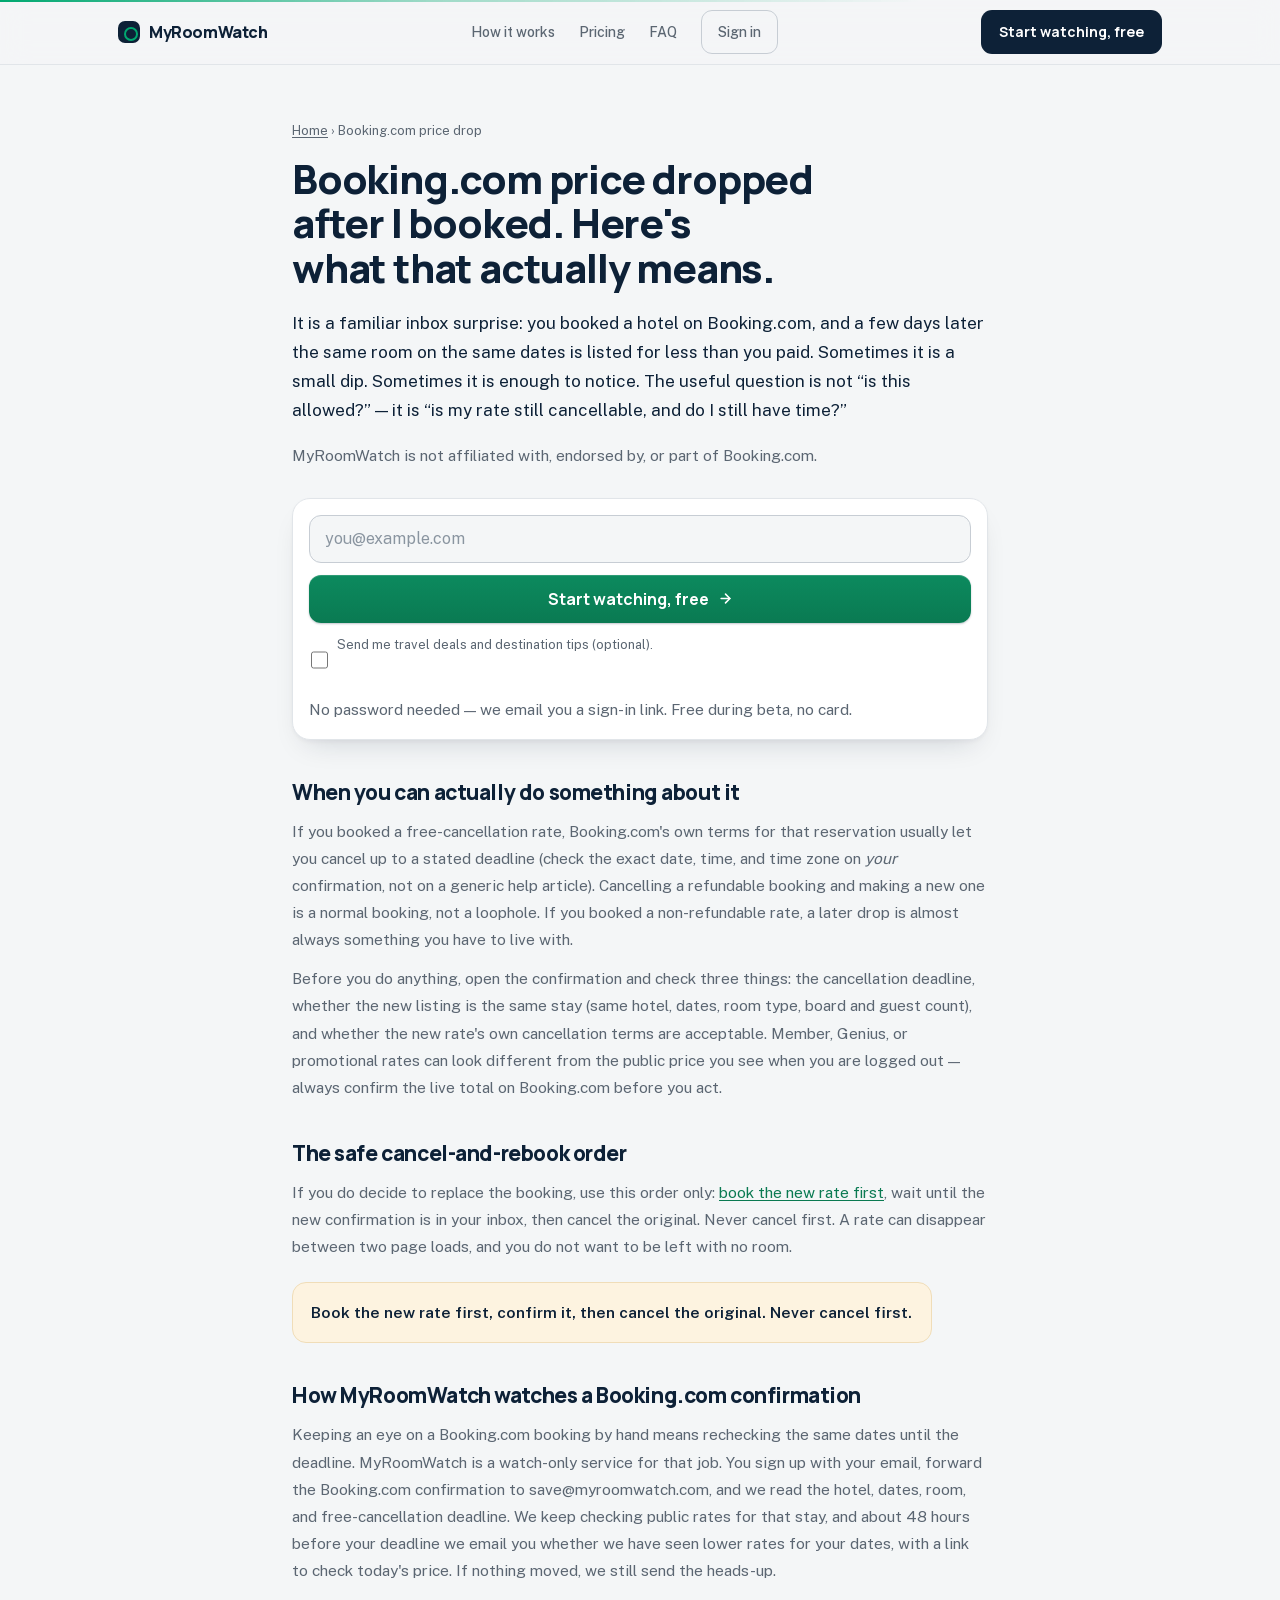
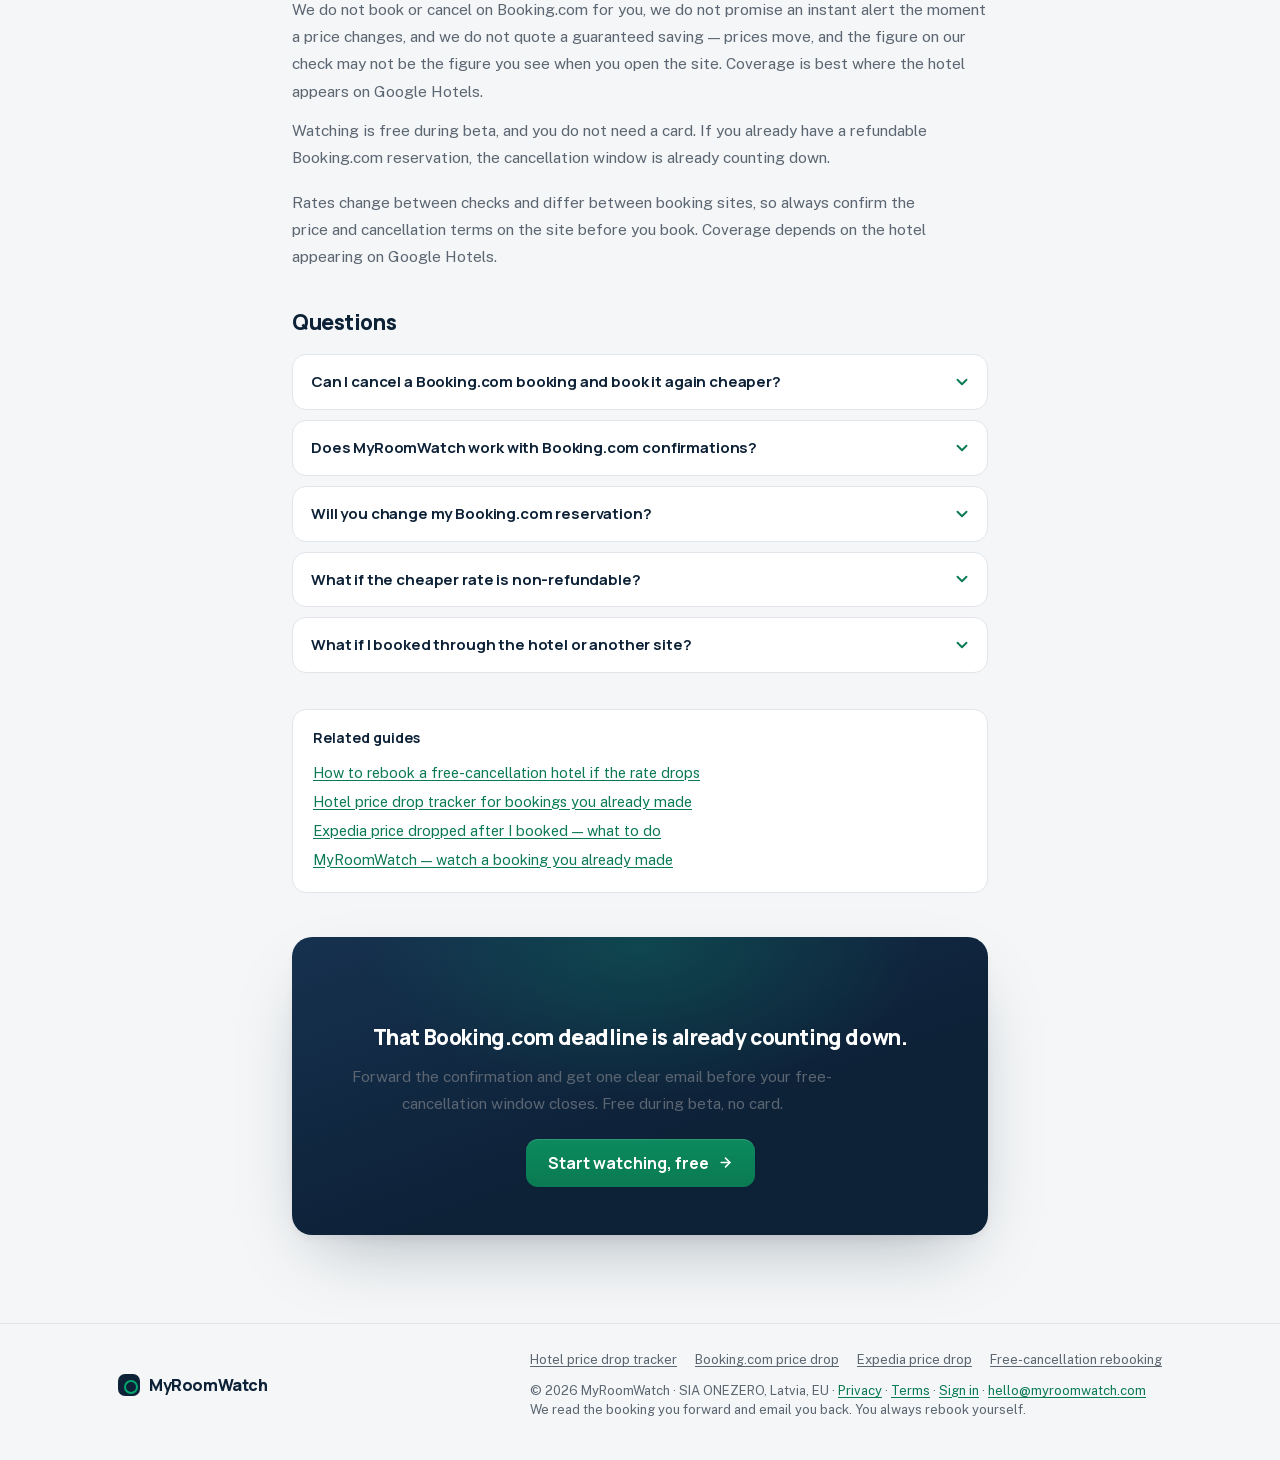
==== landing/booking-com-price-drop.html @ b74da2d1 "SEO + AI-agent discoverability (GEO): guides, robots, sitemap, llms.txt, JSON-LD - Four high-intent " ====
<!DOCTYPE html>
<!-- Post-Nuitée: swap the "you rebook yourself / we do not book for you" lines when in-app rebooking is live. See the SEO blueprint, section 5. -->
<html lang="en">
<head>
<meta charset="utf-8">
<meta name="viewport" content="width=device-width, initial-scale=1">
<title>Booking.com price dropped after I booked — what to do</title>
<meta name="description" content="If a Booking.com hotel rate falls after you booked a free-cancellation room, you can usually cancel and rebook. MyRoomWatch watches the rate and emails you before your deadline.">
<link rel="canonical" href="https://www.myroomwatch.com/booking-com-price-drop">
<meta property="og:type" content="website">
<meta property="og:url" content="https://www.myroomwatch.com/booking-com-price-drop">
<meta property="og:site_name" content="MyRoomWatch">
<meta property="og:locale" content="en">
<meta property="og:title" content="Booking.com price dropped after I booked — what to do">
<meta property="og:description" content="If a Booking.com hotel rate falls after you booked a free-cancellation room, you can usually cancel and rebook. MyRoomWatch watches the rate and emails you before your deadline.">
<meta property="og:image" content="https://www.myroomwatch.com/og.png">
<meta property="og:image:width" content="1200">
<meta property="og:image:height" content="630">
<meta property="og:image:alt" content="MyRoomWatch — watch a refundable hotel booking and get an email before your free-cancellation deadline">
<meta name="twitter:card" content="summary_large_image">
<meta name="twitter:title" content="Booking.com price dropped after I booked — what to do">
<meta name="twitter:description" content="If a Booking.com hotel rate falls after you booked a free-cancellation room, you can usually cancel and rebook. MyRoomWatch watches the rate and emails you before your deadline.">
<meta name="twitter:image" content="https://www.myroomwatch.com/og.png">
<meta name="twitter:image:alt" content="MyRoomWatch — watch a refundable hotel booking and get an email before your free-cancellation deadline">
<meta name="theme-color" content="#0D2137">
<link rel="alternate" type="text/markdown" href="https://www.myroomwatch.com/booking-com-price-drop.md">
<link rel="describedby" href="https://www.myroomwatch.com/llms.txt">
<link rel="icon" href="data:image/svg+xml,%3Csvg xmlns='http://www.w3.org/2000/svg' viewBox='0 0 32 32'%3E%3Crect width='32' height='32' rx='9' fill='%230D2137'/%3E%3Ccircle cx='16' cy='16' r='7' fill='none' stroke='%2300A870' stroke-width='3.5'/%3E%3C/svg%3E">
<link rel="stylesheet" href="styles.css">
<script type="application/ld+json">
{
 "@context": "https://schema.org",
 "@graph": [
  {
   "@type": "BreadcrumbList",
   "@id": "https://www.myroomwatch.com/booking-com-price-drop#breadcrumbs",
   "itemListElement": [
    {
     "@type": "ListItem",
     "position": 1,
     "name": "Home",
     "item": "https://www.myroomwatch.com/"
    },
    {
     "@type": "ListItem",
     "position": 2,
     "name": "Booking.com price drop",
     "item": "https://www.myroomwatch.com/booking-com-price-drop"
    }
   ]
  },
  {
   "@type": "WebPage",
   "@id": "https://www.myroomwatch.com/booking-com-price-drop#webpage",
   "url": "https://www.myroomwatch.com/booking-com-price-drop",
   "name": "Booking.com price dropped after I booked — what to do",
   "description": "If a Booking.com hotel rate falls after you booked a free-cancellation room, you can usually cancel and rebook. MyRoomWatch watches the rate and emails you before your deadline.",
   "inLanguage": "en",
   "isPartOf": {
    "@id": "https://www.myroomwatch.com/#website"
   },
   "about": {
    "@id": "https://www.myroomwatch.com/#app"
   },
   "publisher": {
    "@id": "https://www.myroomwatch.com/#organization"
   },
   "breadcrumb": {
    "@id": "https://www.myroomwatch.com/booking-com-price-drop#breadcrumbs"
   }
  },
  {
   "@type": "FAQPage",
   "@id": "https://www.myroomwatch.com/booking-com-price-drop#faq",
   "mainEntity": [
    {
     "@type": "Question",
     "name": "Can I cancel a Booking.com booking and book it again cheaper?",
     "acceptedAnswer": {
      "@type": "Answer",
      "text": "If the reservation is still free to cancel, usually yes. Read the cancellation terms on your confirmation first, including the deadline."
     }
    },
    {
     "@type": "Question",
     "name": "Does MyRoomWatch work with Booking.com confirmations?",
     "acceptedAnswer": {
      "@type": "Answer",
      "text": "Yes. Forward the confirmation from the email you signed up with. We are not affiliated with Booking.com."
     }
    },
    {
     "@type": "Question",
     "name": "Will you change my Booking.com reservation?",
     "acceptedAnswer": {
      "@type": "Answer",
      "text": "No. We only email you. You book and cancel yourself on Booking.com."
     }
    },
    {
     "@type": "Question",
     "name": "What if the cheaper rate is non-refundable?",
     "acceptedAnswer": {
      "@type": "Answer",
      "text": "Only switch if you are certain you will take the trip. A cheaper non-refundable rate is a different product from the free-cancellation one you may already hold."
     }
    },
    {
     "@type": "Question",
     "name": "What if I booked through the hotel or another site?",
     "acceptedAnswer": {
      "@type": "Answer",
      "text": "That is fine — see the hotel price drop tracker guide. The same watch flow applies."
     }
    }
   ]
  }
 ]
}
</script>
</head>
<body>

<header class="site-header">
  <div class="wrap">
    <a class="logo" href="/"><span class="logo-mark"></span>MyRoomWatch</a>
    <nav class="nav" aria-label="Main">
      <a href="/#how">How it works</a>
      <a href="/#pricing">Pricing</a>
      <a href="/#faq">FAQ</a>
      <a class="btn btn-ghost" href="/dashboard">Sign in</a>
    </nav>
    <div class="header-cta">
      <a class="btn btn-dark" href="#start">Start watching, free</a>
      <details class="mnav">
        <summary aria-label="Menu">Menu</summary>
        <nav class="menu" aria-label="Mobile">
          <a href="/#how">How it works</a>
          <a href="/#pricing">Pricing</a>
          <a href="/#faq">FAQ</a>
          <a href="/dashboard">Sign in</a>
        </nav>
      </details>
    </div>
  </div>
</header>

<main class="guide">
  <p class="crumbs"><a href="/">Home</a> › Booking.com price drop</p>
  <h1>Booking.com price dropped after I booked. Here's what that actually means.</h1>
  <p class="lede">It is a familiar inbox surprise: you booked a hotel on Booking.com, and a few days later the same room on the same dates is listed for less than you paid. Sometimes it is a small dip. Sometimes it is enough to notice. The useful question is not “is this allowed?” — it is “is my rate still cancellable, and do I still have time?”</p>
  <p class="fineprint">MyRoomWatch is not affiliated with, endorsed by, or part of Booking.com.</p>

<div id="start">
  <form class="hero-form" id="bpd-form" novalidate>
    <div class="fields">
      <label class="sr-only" for="bpd-email">Email address</label>
      <input type="email" name="email" id="bpd-email" required autocomplete="email" placeholder="you@example.com">
      <button class="btn btn-primary" type="submit" id="bpd-submit">Start watching, free</button>
    </div>
    <label class="optin"><input type="checkbox" id="bpd-optin">
      <span>Send me travel deals and destination tips (optional).</span></label>
    <p class="form-status" id="bpd-status" role="status" aria-live="polite" hidden></p>
    <p class="micro">No password needed — we email you a sign-in link. Free during beta, no card.</p>
  </form>
  <div class="hero-form hero-done" id="bpd-done" hidden role="status" aria-live="polite">
    <p class="done-title">You're in.</p>
    <p class="done-body">Forward any refundable hotel confirmation to</p>
    <p class="done-addr"><code id="bpd-addr">save@myroomwatch.com</code>
      <button class="btn btn-ghost btn-copy" type="button" id="bpd-copy">Copy</button></p>
    <p class="done-body">We also emailed you a link to open your dashboard.</p>
  </div>
</div>

<h2>When you can actually do something about it</h2>
<p>If you booked a free-cancellation rate, Booking.com's own terms for that reservation usually let you cancel up to a stated deadline (check the exact date, time, and time zone on <em>your</em> confirmation, not on a generic help article). Cancelling a refundable booking and making a new one is a normal booking, not a loophole. If you booked a non-refundable rate, a later drop is almost always something you have to live with.</p>
<p>Before you do anything, open the confirmation and check three things: the cancellation deadline, whether the new listing is the same stay (same hotel, dates, room type, board and guest count), and whether the new rate's own cancellation terms are acceptable. Member, Genius, or promotional rates can look different from the public price you see when you are logged out — always confirm the live total on Booking.com before you act.</p>

<h2>The safe cancel-and-rebook order</h2>
<p>If you do decide to replace the booking, use this order only: <a href="/free-cancellation-hotel-rebooking">book the new rate first</a>, wait until the new confirmation is in your inbox, then cancel the original. Never cancel first. A rate can disappear between two page loads, and you do not want to be left with no room.</p>
<p class="callout"><strong>Book the new rate first, confirm it, then cancel the original. Never cancel first.</strong></p>

<h2>How MyRoomWatch watches a Booking.com confirmation</h2>
<p>Keeping an eye on a Booking.com booking by hand means rechecking the same dates until the deadline. MyRoomWatch is a watch-only service for that job. You sign up with your email, forward the Booking.com confirmation to save@myroomwatch.com, and we read the hotel, dates, room, and free-cancellation deadline. We keep checking public rates for that stay, and about 48 hours before your deadline we email you whether we have seen lower rates for your dates, with a link to check today's price. If nothing moved, we still send the heads-up.</p>
<p>We do not book or cancel on Booking.com for you, we do not promise an instant alert the moment a price changes, and we do not quote a guaranteed saving — prices move, and the figure on our check may not be the figure you see when you open the site. Coverage is best where the hotel appears on Google Hotels.</p>
<p>Watching is free during beta, and you do not need a card. If you already have a refundable Booking.com reservation, the cancellation window is already counting down.</p>

<p class="fineprint">Rates change between checks and differ between booking sites, so always confirm the price and cancellation terms on the site before you book. Coverage depends on the hotel appearing on Google Hotels.</p>

  <h2>Questions</h2>
  <div class="faq">
<details>
  <summary>Can I cancel a Booking.com booking and book it again cheaper?</summary>
  <p class="a">If the reservation is still free to cancel, usually yes. Read the cancellation terms on your confirmation first, including the deadline.</p>
</details>
<details>
  <summary>Does MyRoomWatch work with Booking.com confirmations?</summary>
  <p class="a">Yes. Forward the confirmation from the email you signed up with. We are not affiliated with Booking.com.</p>
</details>
<details>
  <summary>Will you change my Booking.com reservation?</summary>
  <p class="a">No. We only email you. You book and cancel yourself on Booking.com.</p>
</details>
<details>
  <summary>What if the cheaper rate is non-refundable?</summary>
  <p class="a">Only switch if you are certain you will take the trip. A cheaper non-refundable rate is a different product from the free-cancellation one you may already hold.</p>
</details>
<details>
  <summary>What if I booked through the hotel or another site?</summary>
  <p class="a">That is fine — see the <a href="/hotel-price-drop-tracker">hotel price drop tracker</a> guide. The same watch flow applies.</p>
</details>
  </div>

  <div class="related-guides">
    <p>Related guides</p>
    <ul>
<li><a href="/free-cancellation-hotel-rebooking">How to rebook a free-cancellation hotel if the rate drops</a></li>
<li><a href="/hotel-price-drop-tracker">Hotel price drop tracker for bookings you already made</a></li>
<li><a href="/expedia-price-drop">Expedia price dropped after I booked — what to do</a></li>
<li><a href="/">MyRoomWatch — watch a booking you already made</a></li>
    </ul>
  </div>

  <div class="final">
    <h2>That Booking.com deadline is already counting down.</h2>
    <p>Forward the confirmation and get one clear email before your free-cancellation window closes. Free during beta, no card.</p>
    <a class="btn btn-primary" href="#start">Start watching, free</a>
  </div>
</main>

<footer class="site-footer">
  <div class="wrap">
    <a class="logo" href="/"><span class="logo-mark"></span>MyRoomWatch</a>
    <div class="fcol">
      <ul class="footer-guides">
        <li><a href="/hotel-price-drop-tracker">Hotel price drop tracker</a></li>
        <li><a href="/booking-com-price-drop">Booking.com price drop</a></li>
        <li><a href="/expedia-price-drop">Expedia price drop</a></li>
        <li><a href="/free-cancellation-hotel-rebooking">Free-cancellation rebooking</a></li>
      </ul>
      <p>© 2026 MyRoomWatch · SIA ONEZERO, Latvia, EU · <a href="/privacy">Privacy</a> · <a href="/terms">Terms</a> · <a href="/dashboard">Sign in</a> · <a href="mailto:hello@myroomwatch.com">hello@myroomwatch.com</a><br>
         We read the booking you forward and email you back. You always rebook yourself.</p>
    </div>
  </div>
</footer>

<script>
(function () {
  var API = "https://api.myroomwatch.com";
  var form = document.getElementById("bpd-form");
  var email = document.getElementById("bpd-email");
  var optin = document.getElementById("bpd-optin");
  var button = document.getElementById("bpd-submit");
  var status = document.getElementById("bpd-status");
  var done = document.getElementById("bpd-done");
  if (!form) return;
  function show(msg, ok) {
    status.textContent = msg; status.hidden = false; status.classList.toggle("ok", !!ok);
  }
  function firstError(payload, fallback) {
    var d = payload && payload.detail;
    if (typeof d === "string") return d;
    if (Array.isArray(d) && d.length && d[0].msg) return d[0].msg;
    return fallback;
  }
  form.addEventListener("submit", function (e) {
    e.preventDefault();
    var mail = (email.value || "").trim();
    if (!mail || email.validity.typeMismatch) { show("Please enter a valid email address.", false); email.focus(); return; }
    button.disabled = true; button.textContent = "Sending…";
    fetch(API + "/auth/magic-link", {
      method: "POST",
      headers: { "Content-Type": "application/json" },
      body: JSON.stringify({ email: mail, marketing_opt_in: !!(optin && optin.checked) })
    }).then(function (resp) {
      return resp.json().then(function (body) { return { ok: resp.ok, body: body }; });
    }).then(function (r) {
      if (!r.ok) throw new Error(firstError(r.body, "Something went wrong. Please try again."));
      form.hidden = true; done.hidden = false;
    }).catch(function (err) {
      show(err.message || "Something went wrong. Please try again.", false);
    }).finally(function () {
      button.disabled = false; button.textContent = "Start watching, free";
    });
  });
  var copyBtn = document.getElementById("bpd-copy");
  if (copyBtn) {
    copyBtn.addEventListener("click", function () {
      var addr = document.getElementById("bpd-addr").textContent;
      function flash(label) { copyBtn.textContent = label; setTimeout(function () { copyBtn.textContent = "Copy"; }, 2000); }
      if (navigator.clipboard && navigator.clipboard.writeText) {
        navigator.clipboard.writeText(addr).then(function () { flash("Copied ✓"); }, function () { flash("Select it above"); });
      } else {
        var range = document.createRange();
        range.selectNodeContents(document.getElementById("bpd-addr"));
        var sel = window.getSelection(); sel.removeAllRanges(); sel.addRange(range);
        flash("Press Ctrl+C");
      }
    });
  }
})();
</script>
</body>
</html>
---- landing/styles.css ----
/* MyRoomWatch — landing v4 ("a good bank statement", polished) + shared app styles.
   Landing sections are mobile-first (base 360px, breakpoints 720/1024).
   Dashboard + legal pages keep their original class contracts.
   Design direction (UI/UX Pro Max: Trust & Authority + Minimalism/Swiss):
   navy + ONE green accent reserved for action, generous whitespace, real SVG
   icons, 150-250ms hovers, visible focus, reduced-motion respected. */

/* Self-hosted variable fonts (Google Fonts subsets, latin + latin-ext).
   Self-hosting avoids sending visitor IPs to Google (EU/GDPR) and drops
   two third-party requests. font-display: swap keeps text visible. */
@font-face{font-family:'Manrope';font-style:normal;font-weight:400 800;font-display:swap;src:url('fonts/manrope-latin.woff2') format('woff2');unicode-range:U+0000-00FF,U+0131,U+0152-0153,U+02BB-02BC,U+02C6,U+02DA,U+02DC,U+0304,U+0308,U+0329,U+2000-206F,U+20AC,U+2122,U+2191,U+2193,U+2212,U+2215,U+FEFF,U+FFFD}
@font-face{font-family:'Manrope';font-style:normal;font-weight:400 800;font-display:swap;src:url('fonts/manrope-latin-ext.woff2') format('woff2');unicode-range:U+0100-02BA,U+02BD-02C5,U+02C7-02CC,U+02CE-02D7,U+02DD-02FF,U+0304,U+0308,U+0329,U+1D00-1DBF,U+1E00-1E9F,U+1EF2-1EFF,U+2020,U+20A0-20AB,U+20AD-20C0,U+2113,U+2C60-2C7F,U+A720-A7FF}
@font-face{font-family:'Public Sans';font-style:normal;font-weight:400 600;font-display:swap;src:url('fonts/public-sans-latin.woff2') format('woff2');unicode-range:U+0000-00FF,U+0131,U+0152-0153,U+02BB-02BC,U+02C6,U+02DA,U+02DC,U+0304,U+0308,U+0329,U+2000-206F,U+20AC,U+2122,U+2191,U+2193,U+2212,U+2215,U+FEFF,U+FFFD}
@font-face{font-family:'Public Sans';font-style:normal;font-weight:400 600;font-display:swap;src:url('fonts/public-sans-latin-ext.woff2') format('woff2');unicode-range:U+0100-02BA,U+02BD-02C5,U+02C7-02CC,U+02CE-02D7,U+02DD-02FF,U+0304,U+0308,U+0329,U+1D00-1DBF,U+1E00-1E9F,U+1EF2-1EFF,U+2020,U+20A0-20AB,U+20AD-20C0,U+2113,U+2C60-2C7F,U+A720-A7FF}

:root{
  --ink:#0D2137;--ink-2:#16314F;--bg:#F4F6F7;--surface:#FFFFFF;--line:#E1E5E9;--line-strong:#C7CDD4;
  --muted:#5B6672;--accent:#00A870;--accent-ink:#0A7A52;--accent-press:#086043;
  --accent-soft:#E4F5EE;--on-accent:#FFFFFF;
  --amber:#C98A16;--amber-ink:#8A5A08;--amber-soft:#FDF3E0;--amber-line:#F0DDB8;--amber-on-dark:#F0C069;
  /* Layered, ink-tinted elevation — one system for every card */
  --shadow-sm:0 1px 2px rgba(13,33,55,.04),0 2px 10px -4px rgba(13,33,55,.08);
  --shadow-md:0 2px 4px rgba(13,33,55,.04),0 14px 30px -14px rgba(13,33,55,.18);
  --shadow-lg:0 4px 10px rgba(13,33,55,.05),0 30px 70px -28px rgba(13,33,55,.35);
  /* Icon masks (alpha-only; the color comes from background-color) */
  --i-check:url("data:image/svg+xml,%3Csvg xmlns='http://www.w3.org/2000/svg' viewBox='0 0 24 24' fill='none' stroke='black' stroke-width='3' stroke-linecap='round' stroke-linejoin='round'%3E%3Cpath d='M20 6 9 17l-5-5'/%3E%3C/svg%3E");
  --i-chevron:url("data:image/svg+xml,%3Csvg xmlns='http://www.w3.org/2000/svg' viewBox='0 0 24 24' fill='none' stroke='black' stroke-width='2.5' stroke-linecap='round' stroke-linejoin='round'%3E%3Cpath d='m6 9 6 6 6-6'/%3E%3C/svg%3E");
  --i-arrow:url("data:image/svg+xml,%3Csvg xmlns='http://www.w3.org/2000/svg' viewBox='0 0 24 24' fill='none' stroke='black' stroke-width='2.5' stroke-linecap='round' stroke-linejoin='round'%3E%3Cpath d='M5 12h14'/%3E%3Cpath d='m12 5 7 7-7 7'/%3E%3C/svg%3E");
  --ease-out:cubic-bezier(.2,.7,.2,1);
}
*{box-sizing:border-box}
/* Any author `display` beats the UA stylesheet's [hidden]{display:none}, so the
   hidden attribute silently stops working on styled elements. Enforce it once. */
[hidden]{display:none!important}
html{scroll-behavior:smooth}
@media (prefers-reduced-motion:reduce){
  html{scroll-behavior:auto}
  *,*::before,*::after{transition-duration:.01ms!important;animation-duration:.01ms!important}
}
body{margin:0;background:var(--bg);color:var(--ink);font-family:"Public Sans",system-ui,sans-serif;-webkit-font-smoothing:antialiased;overflow-x:clip}
a{color:var(--accent-ink);text-decoration:none}
a:hover{color:var(--ink)}
/* In-text links must not rely on colour alone (WCAG 1.4.1). */
p a:not(.btn),li a:not(.btn),.a a{text-decoration:underline;text-underline-offset:2px}
h1,h2,h3{font-family:Manrope,sans-serif;margin:0}
:focus-visible{outline:3px solid var(--accent-ink);outline-offset:2px;border-radius:4px}
.wrap{max-width:1140px;margin:0 auto;padding:0 20px}
.num{font-variant-numeric:tabular-nums}
.sr-only{position:absolute;width:1px;height:1px;padding:0;margin:-1px;overflow:hidden;clip:rect(0 0 0 0);white-space:nowrap;border:0}

/* Header — sticky, glassy, with a brand hairline; elevates as you scroll
   (scroll-driven animation, pure CSS; browsers without it keep the flat bar) */
.site-header{position:sticky;top:0;z-index:20;border-bottom:1px solid var(--line);background:rgba(244,246,247,.8);-webkit-backdrop-filter:blur(14px) saturate(1.6);backdrop-filter:blur(14px) saturate(1.6)}
.site-header::before{content:"";position:absolute;top:0;left:0;right:0;height:2px;background:linear-gradient(90deg,var(--accent) 0%,rgba(0,168,112,.35) 34%,rgba(0,168,112,0) 72%)}
.site-header .wrap{display:flex;align-items:center;justify-content:space-between;gap:10px;min-height:56px;padding-top:0;padding-bottom:0}
@keyframes header-elevate{to{background:rgba(255,255,255,.92);box-shadow:0 12px 32px -20px rgba(13,33,55,.35)}}
@supports (animation-timeline: scroll()){
  @media (prefers-reduced-motion:no-preference){
    .site-header{animation:header-elevate linear both;animation-timeline:scroll();animation-range:0 140px}
  }
}
.logo{display:flex;align-items:center;gap:9px;font:800 16px/1 Manrope,sans-serif;letter-spacing:-.025em;color:var(--ink)}
.logo-mark{width:22px;height:22px;border-radius:7px;background:var(--ink);position:relative;flex:none}
.logo-mark::after{content:"";position:absolute;left:6px;top:6px;width:10px;height:10px;border-radius:50%;border:2px solid var(--accent)}
.nav{display:none;align-items:center;gap:24px}
.nav a{font:500 14px/1 "Public Sans",sans-serif;color:var(--muted)}
.nav a:not(.btn){position:relative;padding:4px 0}
.nav a:not(.btn)::after{content:"";position:absolute;left:0;right:0;bottom:-3px;height:2px;border-radius:2px;background:var(--accent-ink);transform:scaleX(0);transform-origin:left;transition:transform .2s ease}
.nav a:hover{color:var(--ink)}
.nav a:not(.btn):hover::after,.nav a:not(.btn):focus-visible::after{transform:scaleX(1)}
.header-cta{display:flex;align-items:center;gap:8px}
/* Mobile nav: a plain <details>, no JS */
.mnav{position:relative}
.mnav summary{list-style:none;cursor:pointer;font:600 14px/1 "Public Sans",sans-serif;color:var(--ink);padding:12px 10px;border-radius:10px;min-height:44px;display:flex;align-items:center}
.mnav summary::-webkit-details-marker{display:none}
.mnav[open] summary{background:var(--surface)}
.mnav .menu{position:absolute;right:0;top:calc(100% + 6px);background:var(--surface);border:1px solid var(--line);border-radius:14px;box-shadow:var(--shadow-lg);padding:8px;min-width:190px;display:flex;flex-direction:column}
.mnav .menu a{display:block;padding:12px 14px;border-radius:9px;font:500 15px/1 "Public Sans",sans-serif;color:var(--ink);min-height:44px}
.mnav .menu a:hover{background:var(--bg)}
@media (min-width:720px){
  .nav{display:flex}
  .mnav{display:none}
}
/* Below 720px the full CTA label only fits with a compact header button */
@media (max-width:719px){
  .header-cta .btn{font-size:13px;padding:0 9px}
  .mnav summary{font-size:13px;padding:12px 4px}
  .logo{font-size:15px;gap:7px}
  .site-header .wrap{gap:8px}
  .header-cta{gap:5px}
}

/* Buttons. Primary uses --accent-ink on white text: 5.6:1, passes AA.
   Bright --accent is reserved for small accents, never text-on. */
.btn{display:inline-flex;align-items:center;justify-content:center;border:0;border-radius:12px;font:700 16px/1 Manrope,sans-serif;cursor:pointer;text-align:center;min-height:48px;padding:0 22px;white-space:nowrap;transition:background-color .2s ease,color .2s ease,border-color .2s ease,box-shadow .2s ease,opacity .2s ease,transform .15s ease}
.btn-primary{position:relative;overflow:hidden;background:linear-gradient(180deg,#0C8A5E,var(--accent-ink));color:var(--on-accent);box-shadow:inset 0 1px 0 rgba(255,255,255,.14),0 1px 2px rgba(13,33,55,.25)}
/* Sheen sweep across the primary button on hover */
.btn-primary::before{content:"";position:absolute;top:0;bottom:0;left:-60%;width:40%;background:linear-gradient(105deg,transparent,rgba(255,255,255,.22),transparent);transform:skewX(-18deg)}
@media (prefers-reduced-motion:no-preference){
  .btn-primary:hover::before{animation:sheen .7s var(--ease-out)}
}
@keyframes sheen{to{left:120%}}
.btn-primary:hover{background:linear-gradient(180deg,var(--accent-ink),var(--accent-press));color:var(--on-accent);box-shadow:inset 0 1px 0 rgba(255,255,255,.1),0 8px 18px -8px rgba(10,122,82,.55)}
.btn-dark{background:var(--ink);color:#fff;font-size:14px;min-height:44px;padding:0 18px;border-radius:11px}
.btn-dark:hover{color:#fff;background:var(--ink-2)}
.btn-ghost{border:1px solid var(--line-strong);background:transparent;color:var(--ink);font-size:14px;min-height:44px;padding:0 16px;border-radius:11px}
.btn-ghost:hover{color:var(--ink);border-color:var(--ink)}
.btn-block{display:flex;width:100%}
@media (prefers-reduced-motion:no-preference){
  .btn:hover{transform:translateY(-1px)}
  .btn:active{transform:translateY(0)}
}
/* Forward arrow on the big landing CTAs (not the app's buttons, which set
   their own labels) — nudges on hover, reads as "this moves you on" */
.hero-form .btn::after,.pricing-cta .btn::after,.final .btn::after{content:"";width:15px;height:15px;margin-left:9px;background-color:currentColor;-webkit-mask:var(--i-arrow) center/contain no-repeat;mask:var(--i-arrow) center/contain no-repeat;transition:transform .2s var(--ease-out)}
@media (prefers-reduced-motion:no-preference){
  .hero-form .btn:hover::after,.pricing-cta .btn:hover::after,.final .btn:hover::after{transform:translateX(3px)}
}

/* Hero — soft brand wash behind the fold, no extra requests */
main{position:relative;z-index:0}
.hero-bg{position:absolute;top:0;left:0;right:0;height:760px;z-index:-1;pointer-events:none;background:
  radial-gradient(640px 420px at 10% -8%,rgba(0,168,112,.13),transparent 70%),
  radial-gradient(820px 560px at 92% -18%,rgba(13,33,55,.09),transparent 70%),
  linear-gradient(180deg,#ECF2F0 0%,var(--bg) 62%)}
@keyframes bg-drift{from{transform:translateY(0)}to{transform:translateY(-26px)}}
@media (prefers-reduced-motion:no-preference){.hero-bg{animation:bg-drift 18s ease-in-out infinite alternate}}
.hero{padding-top:36px;padding-bottom:44px}
.hero-grid{display:grid;grid-template-columns:1fr;gap:34px}
/* Entrance choreography: one staggered rise that walks the reading order,
   then gets out of the way (LukeW: motion guides, it never takes the stage) */
@keyframes rise{from{opacity:0;transform:translateY(14px)}to{opacity:1;transform:none}}
/* The H1 and subtitle are LCP candidates: they slide but never start
   transparent, so the entrance cannot delay largest-contentful-paint */
@keyframes rise-solid{from{transform:translateY(14px)}to{transform:none}}
@media (prefers-reduced-motion:no-preference){
  .hero .pill,.hero-form,.hero .proof,.hero-aside{animation:rise .5s var(--ease-out) both}
  .hero h1,.hero .sub{animation:rise-solid .5s var(--ease-out) both}
  .hero h1{animation-delay:.04s}
  .hero .sub{animation-delay:.1s}
  .hero-form{animation-delay:.16s}
  .hero .proof{animation-delay:.24s}
  .hero-aside{animation-duration:.6s;animation-delay:.2s}
}
.pill{display:inline-flex;align-items:center;gap:7px;padding:7px 13px;border-radius:99px;background:var(--accent-soft);border:1px solid rgba(0,168,112,.25);font:600 12px/1.3 "Public Sans",sans-serif;color:var(--accent-ink)}
.pill::before{content:"";width:7px;height:7px;border-radius:50%;background:var(--accent);flex:none}
@keyframes pill-pulse{0%{box-shadow:0 0 0 0 rgba(0,168,112,.4)}75%{box-shadow:0 0 0 7px rgba(0,168,112,0)}100%{box-shadow:0 0 0 0 rgba(0,168,112,0)}}
@media (prefers-reduced-motion:no-preference){.pill::before{animation:pill-pulse 2.2s ease-out .8s 3}}
.hero h1{font-size:clamp(2.1rem,6vw + 1rem,3.4rem);line-height:1.06;font-weight:800;letter-spacing:-.035em;margin-top:16px;text-wrap:balance}
/* Marker-style underline on the phrase the product exists for */
.hl{background:linear-gradient(180deg,transparent 64%,rgba(0,168,112,.26) 64%,rgba(0,168,112,.26) 96%,transparent 96%)}
.hero .sub{font:400 16.5px/1.6 "Public Sans",sans-serif;color:var(--muted);margin:16px 0 0;max-width:540px;text-wrap:pretty}
/* The signup form reads as one object: a card you act on */
.hero-form{margin-top:26px;max-width:480px;background:var(--surface);border:1px solid var(--line);border-radius:18px;padding:16px;box-shadow:var(--shadow-md)}
.hero-form .fields{display:flex;flex-direction:column;gap:10px}
.hero-form input{width:100%;min-height:48px;padding:0 15px;border-radius:12px;border:1px solid var(--line-strong);background:var(--bg);color:var(--ink);font:400 16px/1.2 "Public Sans",sans-serif;transition:border-color .2s ease,background-color .2s ease}
.hero-form input::placeholder{color:#8a95a0}
.hero-form input:hover{border-color:#aab3bc}
.hero-form input:focus{outline:2px solid var(--accent-ink);outline-offset:1px;border-color:var(--accent-ink);background:var(--surface)}
.hero-form .btn{margin-top:2px}
.hero-form .btn[disabled]{opacity:.6;cursor:wait}
.micro{font:400 13px/1.55 "Public Sans",sans-serif;color:var(--muted);margin:10px 0 0}
.micro code{font-family:inherit;font-weight:600;color:var(--ink);background:none;padding:0}
/* Optional marketing consent — off by default, never pre-ticked */
.optin{display:flex;gap:9px;align-items:flex-start;margin:12px 2px 0;font:400 13px/1.5 "Public Sans",sans-serif;color:var(--muted);cursor:pointer}
.optin input{width:17px;height:17px;margin:1px 0 0;accent-color:var(--accent-ink);flex:none;cursor:pointer}
/* Post-signup confirmation card (replaces the form in place) */
.hero-done{border-color:rgba(0,168,112,.4)}
.done-title{font:800 20px/1.2 Manrope,sans-serif;letter-spacing:-.02em;margin:2px 0 0}
.done-title::before{content:"";display:inline-block;width:18px;height:18px;margin-right:8px;vertical-align:-2px;background-color:var(--accent-ink);-webkit-mask:var(--i-check) center/contain no-repeat;mask:var(--i-check) center/contain no-repeat}
.done-body{font:400 14px/1.6 "Public Sans",sans-serif;color:var(--muted);margin:8px 0 0}
.done-addr{display:flex;align-items:center;gap:10px;flex-wrap:wrap;margin:8px 0 0}
.done-addr code{font-family:inherit;font-weight:700;font-size:15.5px;color:var(--ink);background:var(--bg);border:1px solid var(--line);border-radius:10px;padding:9px 12px}
.btn-copy{min-height:38px;padding:0 14px;font-size:13.5px;border-radius:10px}
.hero .form-status{font:600 14px/1.5 "Public Sans",sans-serif;color:var(--amber-ink);margin:10px 0 0}
.hero .form-status.ok{color:var(--accent-ink)}
.proof{display:flex;flex-direction:column;gap:8px;margin:26px 0 0;padding:18px 0 0;border-top:1px solid var(--line);list-style:none}
.proof li{font:400 14px/1.5 "Public Sans",sans-serif;color:var(--muted);padding-left:26px;position:relative}
.proof li::before{content:"";position:absolute;left:1px;top:1px;width:17px;height:17px;background-color:var(--accent-ink);-webkit-mask:var(--i-check) center/contain no-repeat;mask:var(--i-check) center/contain no-repeat}

/* Radar rings behind the example card: the product is a watch, so the one
   decorative image on the page is the brand's own motif, not stock photos */
.hero-aside{position:relative}
.hero-aside::before,.hero-aside::after{content:"";position:absolute;z-index:-1;border-radius:50%;pointer-events:none;display:none}
.hero-aside::before{top:-46px;right:-64px;width:380px;height:380px;background:
  conic-gradient(from 0deg,rgba(0,168,112,.1) 0deg,rgba(0,168,112,.02) 52deg,transparent 70deg),
  radial-gradient(circle,transparent 53.5%,rgba(0,168,112,.12) 54.5%,transparent 56%),
  radial-gradient(circle,transparent 68.5%,rgba(0,168,112,.1) 69.5%,transparent 71%),
  radial-gradient(circle,transparent 83.5%,rgba(0,168,112,.09) 84.5%,transparent 86%)}
.hero-aside::after{top:44px;right:26px;width:200px;height:200px;border:1.5px solid rgba(0,168,112,.3)}
@keyframes ping{0%{transform:scale(.45);opacity:.8}80%,100%{transform:scale(1.5);opacity:0}}
/* The rings are rotation-invariant, so spinning ::before spins only the
   conic beam: a slow radar sweep */
@keyframes sweep{to{transform:rotate(360deg)}}
@media (prefers-reduced-motion:no-preference){
  .hero-aside::before{animation:sweep 14s linear infinite}
  .hero-aside::after{animation:ping 5.5s var(--ease-out) 1.4s infinite}
}
/* Floating fact chips around the card — phrases from the page itself */
.fchip{display:none;position:absolute;z-index:1;background:var(--surface);border:1px solid var(--line);border-radius:99px;padding:9px 14px;font:600 12.5px/1 "Public Sans",sans-serif;color:var(--ink);box-shadow:var(--shadow-md);white-space:nowrap}
.fchip::before{content:"";display:inline-block;width:11px;height:11px;margin-right:7px;vertical-align:-1px;background-color:var(--accent-ink);-webkit-mask:var(--i-check) center/contain no-repeat;mask:var(--i-check) center/contain no-repeat}
.fchip-1{top:-14px;left:-26px}
.fchip-2{bottom:34px;right:-18px}
@keyframes bob{0%,100%{transform:translateY(0)}50%{transform:translateY(-7px)}}
@media (prefers-reduced-motion:no-preference){
  .fchip-1{animation:bob 6s ease-in-out 1s infinite}
  .fchip-2{animation:bob 7s ease-in-out 2.2s infinite}
}

/* Example email card (dark) — styled like the email it is */
.xcard{position:relative;background:linear-gradient(160deg,var(--ink-2) 0%,var(--ink) 58%);border:1px solid rgba(255,255,255,.08);border-radius:20px;padding:22px 24px 26px;color:#fff;box-shadow:var(--shadow-lg)}
.xbar{display:flex;gap:6px;margin:0 0 18px;padding-bottom:16px;border-bottom:1px solid rgba(255,255,255,.1)}
.xbar span{width:9px;height:9px;border-radius:50%;background:rgba(255,255,255,.16)}
.xbar span:nth-child(1){background:rgba(255,125,112,.55)}
.xbar span:nth-child(2){background:rgba(240,192,105,.5)}
.xbar span:nth-child(3){background:rgba(0,168,112,.55)}
.xcard .eyebrow{font:600 11px/1 "Public Sans",sans-serif;letter-spacing:.14em;text-transform:uppercase;color:rgba(255,255,255,.55);margin:0}
.xcard .title{font:600 15.5px/1.45 Manrope,sans-serif;margin:14px 0 0}
.xcard .rows{margin:18px 0 0;border-top:1px solid rgba(255,255,255,.14)}
.xcard .row{display:flex;justify-content:space-between;gap:16px;padding:11px 0;border-bottom:1px solid rgba(255,255,255,.10);font:400 14px/1.5 "Public Sans",sans-serif;color:rgba(255,255,255,.65)}
.xcard .row b{color:#fff;font-weight:600;text-align:right}
.xcard .deadline-line{margin:18px 0 0;font:800 clamp(1.5rem,4.5vw,1.9rem)/1.25 Manrope,sans-serif;letter-spacing:-.02em;color:var(--amber-on-dark)}
@keyframes deadline-breathe{0%,100%{text-shadow:0 0 0 rgba(240,192,105,0)}50%{text-shadow:0 0 22px rgba(240,192,105,.4)}}
@media (prefers-reduced-motion:no-preference){.xcard .deadline-line{animation:deadline-breathe 4.5s ease-in-out 2s infinite}}
.xcard .note{margin:18px 0 0;background:rgba(255,255,255,.07);border:1px solid rgba(255,255,255,.14);border-radius:13px;padding:14px 15px;font:400 13px/1.6 "Public Sans",sans-serif;color:rgba(255,255,255,.75)}
.xcard .note strong{color:#fff}
.xcaption{font:400 12.5px/1.5 "Public Sans",sans-serif;color:var(--muted);margin:12px 0 0;text-align:center}

/* Section scaffolding */
.section{padding-top:52px;padding-bottom:52px}
.section.alt{background:var(--surface);border-top:1px solid var(--line);border-bottom:1px solid var(--line)}
.section h2{font-size:clamp(1.55rem,4.5vw,2.2rem);line-height:1.12;font-weight:800;letter-spacing:-.03em;text-wrap:balance}
/* Accented key phrase inside headings (FarePigeon-style emphasis, our colors) */
.em{color:var(--accent-ink)}
.em-amber{color:var(--amber-on-dark)}
.section .lead{font:400 16px/1.65 "Public Sans",sans-serif;color:var(--muted);margin:12px 0 0;max-width:620px}

/* How it works */
.hiw-steps{list-style:none;counter-reset:step;margin:26px 0 0;padding:0;display:grid;grid-template-columns:1fr;gap:12px}
.hiw-steps li{counter-increment:step;background:var(--bg);border:1px solid var(--line);border-radius:16px;padding:18px 18px 18px 58px;position:relative;transition:border-color .2s ease,box-shadow .2s ease,transform .2s ease}
.section.alt .hiw-steps li{background:var(--bg)}
.hiw-steps li::before{content:counter(step);position:absolute;left:16px;top:18px;width:28px;height:28px;border-radius:9px;background:linear-gradient(160deg,var(--ink-2),var(--ink));color:#fff;font:800 13px/28px Manrope,sans-serif;text-align:center;box-shadow:0 4px 10px -4px rgba(13,33,55,.5)}
.hiw-steps h3{font-size:16.5px;font-weight:800;letter-spacing:-.015em}
.hiw-steps p{font:400 14.5px/1.65 "Public Sans",sans-serif;color:var(--muted);margin:7px 0 0}
.chips{display:flex;flex-wrap:wrap;gap:8px;margin:20px 0 0}
.chips span{display:inline-flex;align-items:center;gap:7px;font:600 12.5px/1 "Public Sans",sans-serif;color:var(--accent-ink);background:var(--accent-soft);border:1px solid rgba(0,168,112,.22);padding:9px 13px;border-radius:99px}
.chips span::before{content:"";width:11px;height:11px;background-color:var(--accent-ink);-webkit-mask:var(--i-check) center/contain no-repeat;mask:var(--i-check) center/contain no-repeat;flex:none}
.fineprint{font:400 13px/1.6 "Public Sans",sans-serif;color:var(--muted);margin:16px 0 0;max-width:640px}
.callout{margin:20px 0 0;background:var(--amber-soft);border:1px solid var(--amber-line);border-radius:14px;padding:16px 18px;font:400 15px/1.6 "Public Sans",sans-serif;color:var(--amber-ink);max-width:640px}
.callout strong{color:var(--ink)}
.tip{font:400 13.5px/1.6 "Public Sans",sans-serif;color:var(--muted);margin:14px 0 0;max-width:640px;font-style:italic}

/* Scroll reveal — progress-driven, pure CSS; browsers without
   animation-timeline simply show everything, and reduced motion kills it */
@supports (animation-timeline: view()){
  @media (prefers-reduced-motion:no-preference){
    .hiw-steps li,.scard,.plan,.faq details,.final{animation:rise linear both;animation-timeline:view();animation-range:entry 0% entry 45%}
  }
}

/* Safe cards — stroke icons, quiet lift on hover */
.safe-grid{display:grid;grid-template-columns:1fr;gap:14px;margin:26px 0 0}
.scard{background:var(--surface);border:1px solid var(--line);border-radius:16px;padding:22px;box-shadow:var(--shadow-sm);transition:border-color .2s ease,box-shadow .2s ease,transform .2s ease}
.section.alt .scard{background:var(--bg)}
.scard h3{font-size:16px;font-weight:800;letter-spacing:-.015em}
.scard p{font:400 14.5px/1.65 "Public Sans",sans-serif;color:var(--muted);margin:9px 0 0}
.sicon{width:40px;height:40px;border-radius:12px;background:var(--accent-soft);color:var(--accent-ink);display:flex;align-items:center;justify-content:center;margin:0 0 14px}
.sicon svg{width:20px;height:20px}
@media (prefers-reduced-motion:no-preference){
  .scard:hover,.hiw-steps li:hover,.plan:hover{transform:translateY(-2px)}
}
.scard:hover,.hiw-steps li:hover{border-color:var(--line-strong);box-shadow:var(--shadow-md)}

/* Pricing */
.plans{display:grid;grid-template-columns:1fr;gap:14px;margin:28px 0 0}
.plan{background:var(--surface);border:1px solid var(--line);border-radius:18px;padding:24px;box-shadow:var(--shadow-sm);transition:border-color .2s ease,box-shadow .2s ease,transform .2s ease}
.plan:hover{border-color:var(--line-strong);box-shadow:var(--shadow-md)}
.plan h3{font-size:14.5px;font-weight:700}
.plan .amount{font:800 36px/1 Manrope,sans-serif;letter-spacing:-.035em;margin-top:10px}
.plan .amount span{font-size:16px;font-weight:700;color:var(--muted)}
.plan ul{list-style:none;margin:16px 0 0;padding:0}
.plan li{font:400 14px/1.55 "Public Sans",sans-serif;color:var(--muted);padding:6px 0 6px 26px;position:relative}
.plan li::before{content:"";position:absolute;left:1px;top:9px;width:15px;height:15px;background-color:var(--accent-ink);-webkit-mask:var(--i-check) center/contain no-repeat;mask:var(--i-check) center/contain no-repeat}
.plan.featured{background:linear-gradient(165deg,var(--ink-2),var(--ink) 62%);border-color:var(--ink);color:#fff;position:relative;padding-top:50px;overflow:hidden;box-shadow:var(--shadow-lg)}
.plan.featured:hover{border-color:var(--ink);box-shadow:var(--shadow-lg)}
.plan.featured h3,.plan.featured .amount{color:#fff}
.plan.featured .amount span,.plan.featured li{color:rgba(255,255,255,.75)}
.plan.featured li::before{background-color:var(--accent)}
.plan.featured .flag{position:absolute;top:0;left:0;right:0;background:linear-gradient(90deg,var(--accent-ink),#0C8A5E);color:#fff;font:700 12px/1 Manrope,sans-serif;letter-spacing:.03em;text-align:center;padding:10px 14px}
.pricing-fine{font:400 13px/1.6 "Public Sans",sans-serif;color:var(--muted);margin:18px 0 0}
.pricing-cta{margin:22px 0 0}

/* FAQ */
.faq{margin:24px 0 0;max-width:720px}
.faq details{background:var(--surface);border:1px solid var(--line);border-radius:14px;margin-top:10px;transition:border-color .2s ease,box-shadow .2s ease}
.section.alt .faq details{background:var(--bg)}
.faq details:hover{border-color:var(--line-strong)}
.faq details[open]{border-color:var(--line-strong);box-shadow:var(--shadow-sm)}
.faq summary{list-style:none;cursor:pointer;padding:16px 46px 16px 18px;font:700 15px/1.45 Manrope,sans-serif;letter-spacing:-.01em;position:relative;min-height:44px}
.faq summary::-webkit-details-marker{display:none}
.faq summary::after{content:"";position:absolute;right:16px;top:50%;width:18px;height:18px;margin-top:-9px;background-color:var(--accent-ink);-webkit-mask:var(--i-chevron) center/contain no-repeat;mask:var(--i-chevron) center/contain no-repeat;transition:transform .25s ease}
.faq details[open] summary::after{transform:rotate(180deg)}
.faq .a{padding:0 18px 16px;font:400 14.5px/1.7 "Public Sans",sans-serif;color:var(--muted)}

/* Final CTA — ink panel with a quiet accent glow */
.final{position:relative;overflow:hidden;background:linear-gradient(160deg,var(--ink-2),var(--ink) 62%);border-radius:20px;padding:34px 24px;color:#fff;text-align:center;box-shadow:var(--shadow-lg)}
.final::before{content:"";position:absolute;top:-140px;left:50%;transform:translateX(-50%);width:560px;height:300px;background:radial-gradient(closest-side,rgba(0,168,112,.22),transparent);pointer-events:none}
.final h2,.final p,.final .btn{position:relative}
.final h2{color:#fff}
.final p{font:400 15px/1.65 "Public Sans",sans-serif;color:rgba(255,255,255,.7);margin:12px auto 0;max-width:520px}
.final .btn{margin-top:22px}

/* Footer */
.site-footer{border-top:1px solid var(--line);padding:26px 0 40px}
.site-footer .wrap{display:flex;justify-content:space-between;align-items:center;gap:20px;flex-wrap:wrap}
.site-footer p{font:400 13px/1.5 "Public Sans",sans-serif;color:var(--muted);margin:0}

/* ≥720px */
@media (min-width:720px){
  .wrap{padding-left:32px;padding-right:32px}
  .hero{padding-top:56px;padding-bottom:64px}
  .hero-form .fields{flex-direction:row}
  .hero-form .fields input{flex:1}
  .hero-form .fields .btn{flex:none}
  .hero-form{max-width:none}
  .proof{flex-direction:row;gap:26px}
  .hiw-steps{grid-template-columns:repeat(3,1fr);gap:16px}
  .hiw-steps li{padding:56px 20px 20px 20px}
  .hiw-steps li::before{top:16px;left:18px}
  .safe-grid{grid-template-columns:1fr 1fr;gap:16px}
  .plans{grid-template-columns:repeat(3,1fr);align-items:stretch;gap:16px}
  .section{padding-top:64px;padding-bottom:64px}
  .final{padding:48px 40px}
}

/* ≥1024px */
@media (min-width:1024px){
  .wrap{padding-left:48px;padding-right:48px}
  .site-header .wrap{min-height:64px}
  .hero-grid{grid-template-columns:1.05fr .95fr;gap:56px;align-items:start}
  .hero-form .fields{flex-direction:column}
  .hero-form{max-width:480px}
  .xcard{margin-top:12px}
  .hero-aside::before,.hero-aside::after{display:block}
  .fchip{display:inline-block}
  @media (prefers-reduced-motion:no-preference){
    .xcard{animation:bob 9s ease-in-out 3s infinite}
  }
}

/* ---- Guide pages (SEO) + footer guide links ---- */
.guide{max-width:760px;margin:0 auto;padding:40px 20px 72px}
.guide .crumbs{font:400 13px/1.5 "Public Sans",sans-serif;color:var(--muted);margin:0 0 16px}
.guide .crumbs a{color:var(--muted)}
.guide h1{font-size:clamp(1.85rem,4.5vw,2.5rem);line-height:1.12;font-weight:800;letter-spacing:-.03em;text-wrap:balance}
.guide .lede{font:400 17px/1.7 "Public Sans",sans-serif;color:var(--ink);margin:18px 0 0}
.guide h2{font-size:21px;font-weight:800;letter-spacing:-.02em;margin:38px 0 0}
.guide p{font:400 15.5px/1.75 "Public Sans",sans-serif;color:var(--muted);margin:12px 0 0}
.guide p strong{color:var(--ink)}
.guide .hero-form{margin:28px 0 0;max-width:none}
.guide .form-status{font:600 14px/1.5 "Public Sans",sans-serif;color:var(--amber-ink);margin:10px 0 0}
.guide .form-status.ok{color:var(--accent-ink)}
.guide .callout{margin:22px 0 0}
.guide .fineprint{margin:18px 0 0}
.guide .faq{max-width:none;margin:18px 0 0}
.guide .final{margin-top:44px}
.related-guides{margin:36px 0 0;background:var(--surface);border:1px solid var(--line);border-radius:14px;padding:18px 20px}
.related-guides p{margin:0;font:700 14px/1.4 Manrope,sans-serif;color:var(--ink)}
.related-guides ul{list-style:none;margin:10px 0 0;padding:0}
.related-guides li{font:400 14.5px/2 "Public Sans",sans-serif}
.site-footer .fcol{display:flex;flex-direction:column;gap:10px;min-width:0}
.footer-guides{list-style:none;display:flex;flex-wrap:wrap;gap:4px 18px;margin:0;padding:0}
.footer-guides li{font:400 13px/1.6 "Public Sans",sans-serif}
.footer-guides a{color:var(--muted);text-decoration:underline;text-underline-offset:2px}
.footer-guides a:hover{color:var(--ink)}
@media (min-width:720px){.guide{padding:56px 32px 88px}}

/* ---- Legal pages ---- */
.legal{max-width:760px;padding:56px 24px 80px}
.legal h1{font-size:40px;font-weight:800;letter-spacing:-.035em}
.legal .updated{font:400 13.5px/1 "Public Sans",sans-serif;color:var(--muted);margin:12px 0 0}
.legal .lede{font:400 17.5px/1.7 "Public Sans",sans-serif;color:var(--ink);margin:26px 0 0}
.legal h2{font-size:21px;font-weight:800;letter-spacing:-.02em;margin:38px 0 0}
.legal p,.legal li{font:400 15.5px/1.75 "Public Sans",sans-serif;color:var(--muted)}
.legal p{margin:12px 0 0}
.legal ul{margin:12px 0 0;padding-left:20px}
.legal li{margin-top:8px}
.legal strong{color:var(--ink);font-weight:600}
.legal code{font-family:ui-monospace,SFMono-Regular,Menlo,monospace;font-size:14px;background:#eef2f4;padding:2px 6px;border-radius:6px}
.legal-table{width:100%;border-collapse:collapse;margin-top:16px;display:block;overflow-x:auto}
.legal-table th,.legal-table td{text-align:left;padding:12px 14px;border-bottom:1px solid var(--line);font:400 14.5px/1.6 "Public Sans",sans-serif;color:var(--muted);vertical-align:top}
.legal-table th{font-weight:600;color:var(--ink);white-space:nowrap}
@media (max-width:719px){.legal{padding:32px 20px 56px}.legal h1{font-size:30px}}

/* ---- Dashboard (unchanged contracts) ---- */
.dash{padding:56px 0 72px}
.signin-panel{max-width:420px;margin:0 auto;background:var(--ink);color:#fff;border-radius:22px;padding:40px 36px}
.signin-panel h1{font-size:28px;font-weight:800;letter-spacing:-.03em}
.signin-panel .body{font:400 15px/1.6 "Public Sans",sans-serif;color:rgba(255,255,255,.65);margin:10px 0 0}
.signin-form{display:flex;flex-direction:column;gap:10px;margin-top:24px}
.signin-form input{width:100%;min-height:48px;padding:0 16px;border-radius:13px;border:1px solid rgba(255,255,255,.22);background:rgba(255,255,255,.08);color:#fff;font:400 16px/1.2 "Public Sans",sans-serif}
.signin-form input::placeholder{color:rgba(255,255,255,.45)}
.signin-form input:focus{outline:2px solid var(--accent);outline-offset:1px;border-color:var(--accent)}
.form-status{font:600 13.5px/1.45 "Public Sans",sans-serif;margin:12px 0 0}
.form-status.dark{color:var(--amber-on-dark)}
.form-status.dark.ok{color:var(--accent)}
.form-fine{font:400 12px/1.5 "Public Sans",sans-serif;margin:12px 0 0}
.form-fine.dark{color:rgba(255,255,255,.5)}
.form-fine.dark a,.signin-panel a{color:var(--accent)}

.dash-head{display:flex;align-items:flex-end;justify-content:space-between;gap:32px;flex-wrap:wrap;margin-bottom:28px}
.dash-head h1{font-size:38px;font-weight:800;letter-spacing:-.035em}
.dash-head .body{font:400 15.5px/1.6 "Public Sans",sans-serif;color:var(--muted);margin:8px 0 0}
.totals{display:flex;gap:28px}
.total{display:flex;flex-direction:column}
.total b{font:800 26px/1 Manrope,sans-serif;letter-spacing:-.03em}
.total span{font:400 12.5px/1.4 "Public Sans",sans-serif;color:var(--muted);margin-top:6px}
.green{color:var(--accent-ink)}

.job{background:var(--surface);border:1px solid var(--line);border-radius:18px;padding:24px 26px;margin-bottom:16px}
.job-head{display:flex;align-items:flex-start;justify-content:space-between;gap:16px}
.job-head h3{font-size:19px;font-weight:800;letter-spacing:-.02em}
.job-meta{font:400 13.5px/1.5 "Public Sans",sans-serif;color:var(--muted);margin:4px 0 0}
.chip{font:600 11.5px/1 "Public Sans",sans-serif;padding:7px 11px;border-radius:99px;white-space:nowrap;background:#eef2f4;color:var(--muted)}
.chip.ok{background:var(--accent-soft);color:var(--accent-ink)}
.chip.win{background:var(--accent-ink);color:#fff}
.chip.warn{background:var(--amber-soft);color:var(--amber-ink)}
.chip.muted{background:#eef1f3;color:var(--muted)}
.job-grid{display:grid;grid-template-columns:repeat(4,1fr);gap:18px;margin-top:22px;padding-top:20px;border-top:1px solid var(--line)}
.job-grid span{display:block;font:400 12.5px/1.4 "Public Sans",sans-serif;color:var(--muted);margin-bottom:6px}
.job-grid b{font:700 18px/1 Manrope,sans-serif;letter-spacing:-.02em}
.job-note{font:400 13.5px/1.6 "Public Sans",sans-serif;margin:18px 0 0;padding:12px 14px;border-radius:11px}
.win-note{background:var(--accent-soft);color:var(--accent-ink)}
.warn-note{background:var(--amber-soft);color:var(--amber-ink)}
.job-cta{margin-top:12px;padding:14px;font-size:15px;border-radius:12px}
.empty{background:var(--surface);border:1px dashed var(--line-strong);border-radius:18px;padding:44px 30px;text-align:center}
@media (max-width:719px){
  .dash-head h1{font-size:30px}
  .totals{gap:20px}
  .job-grid{grid-template-columns:1fr 1fr;gap:14px}
}
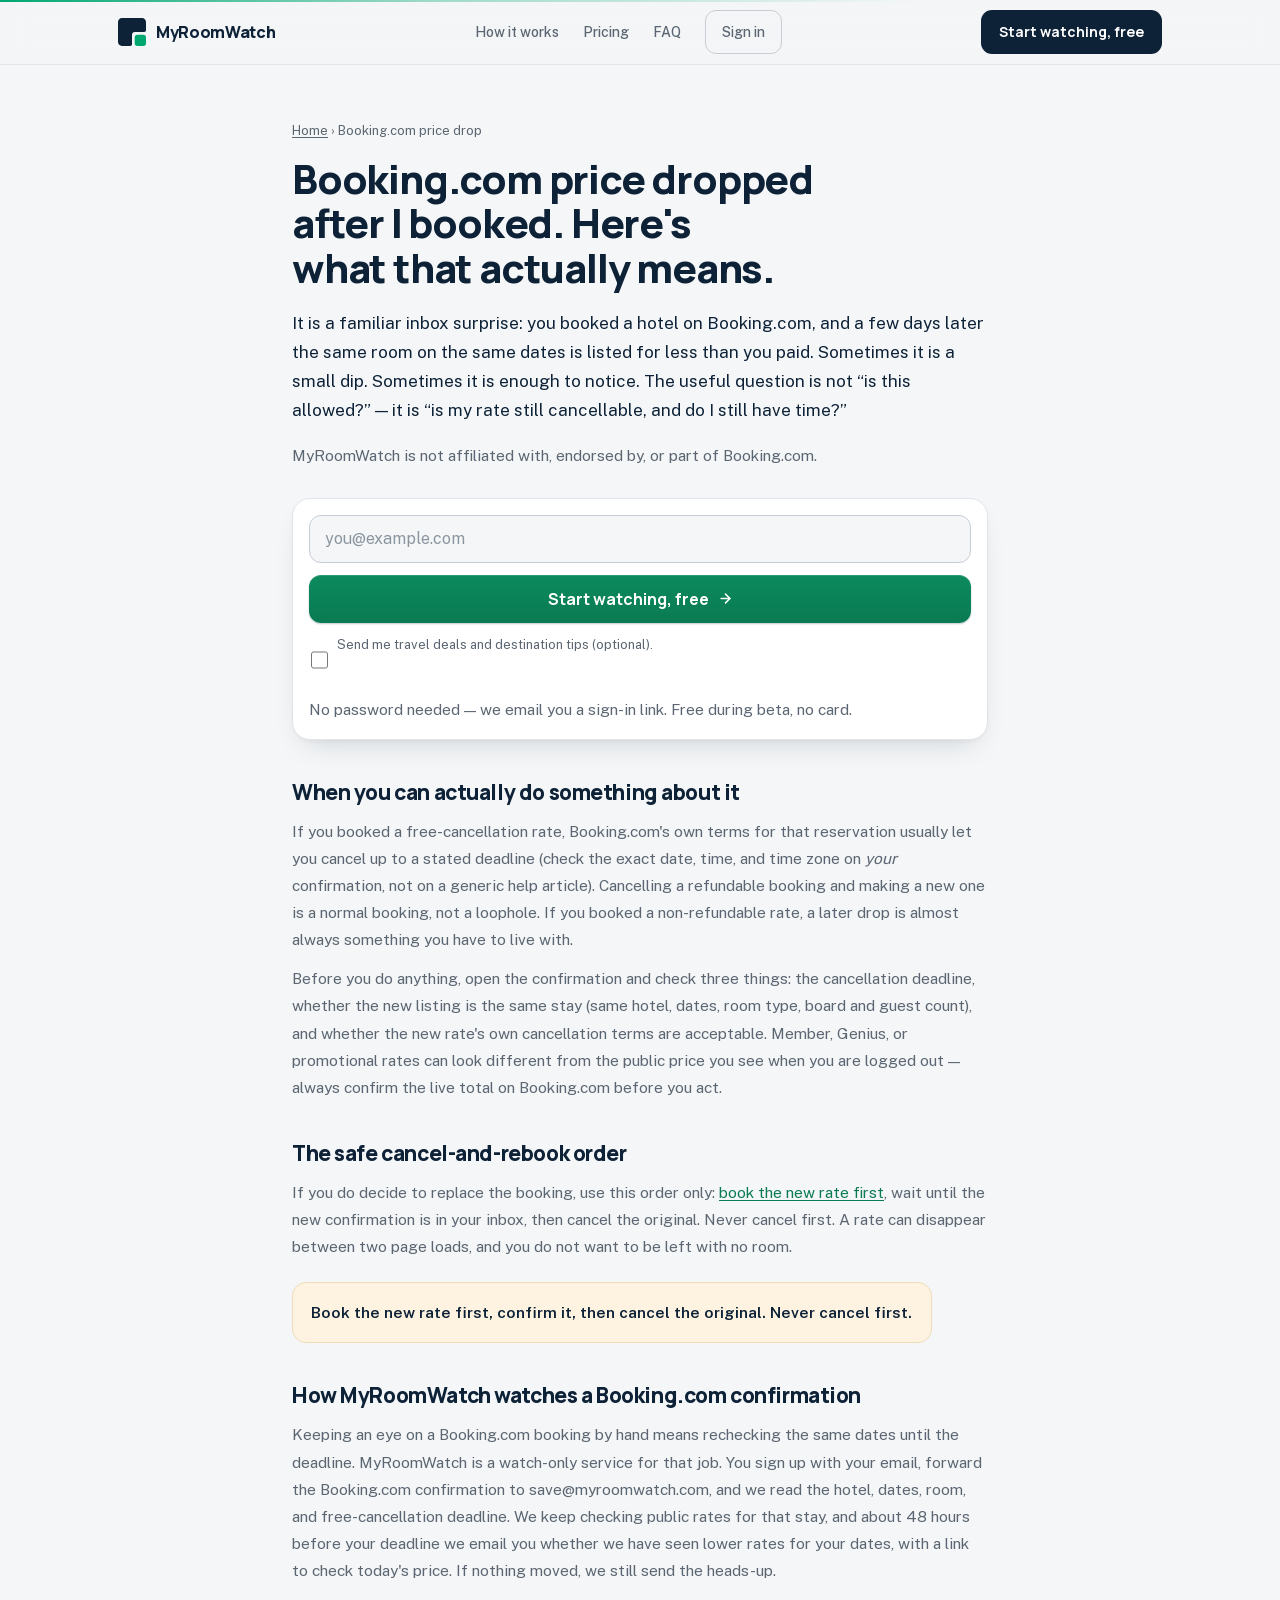
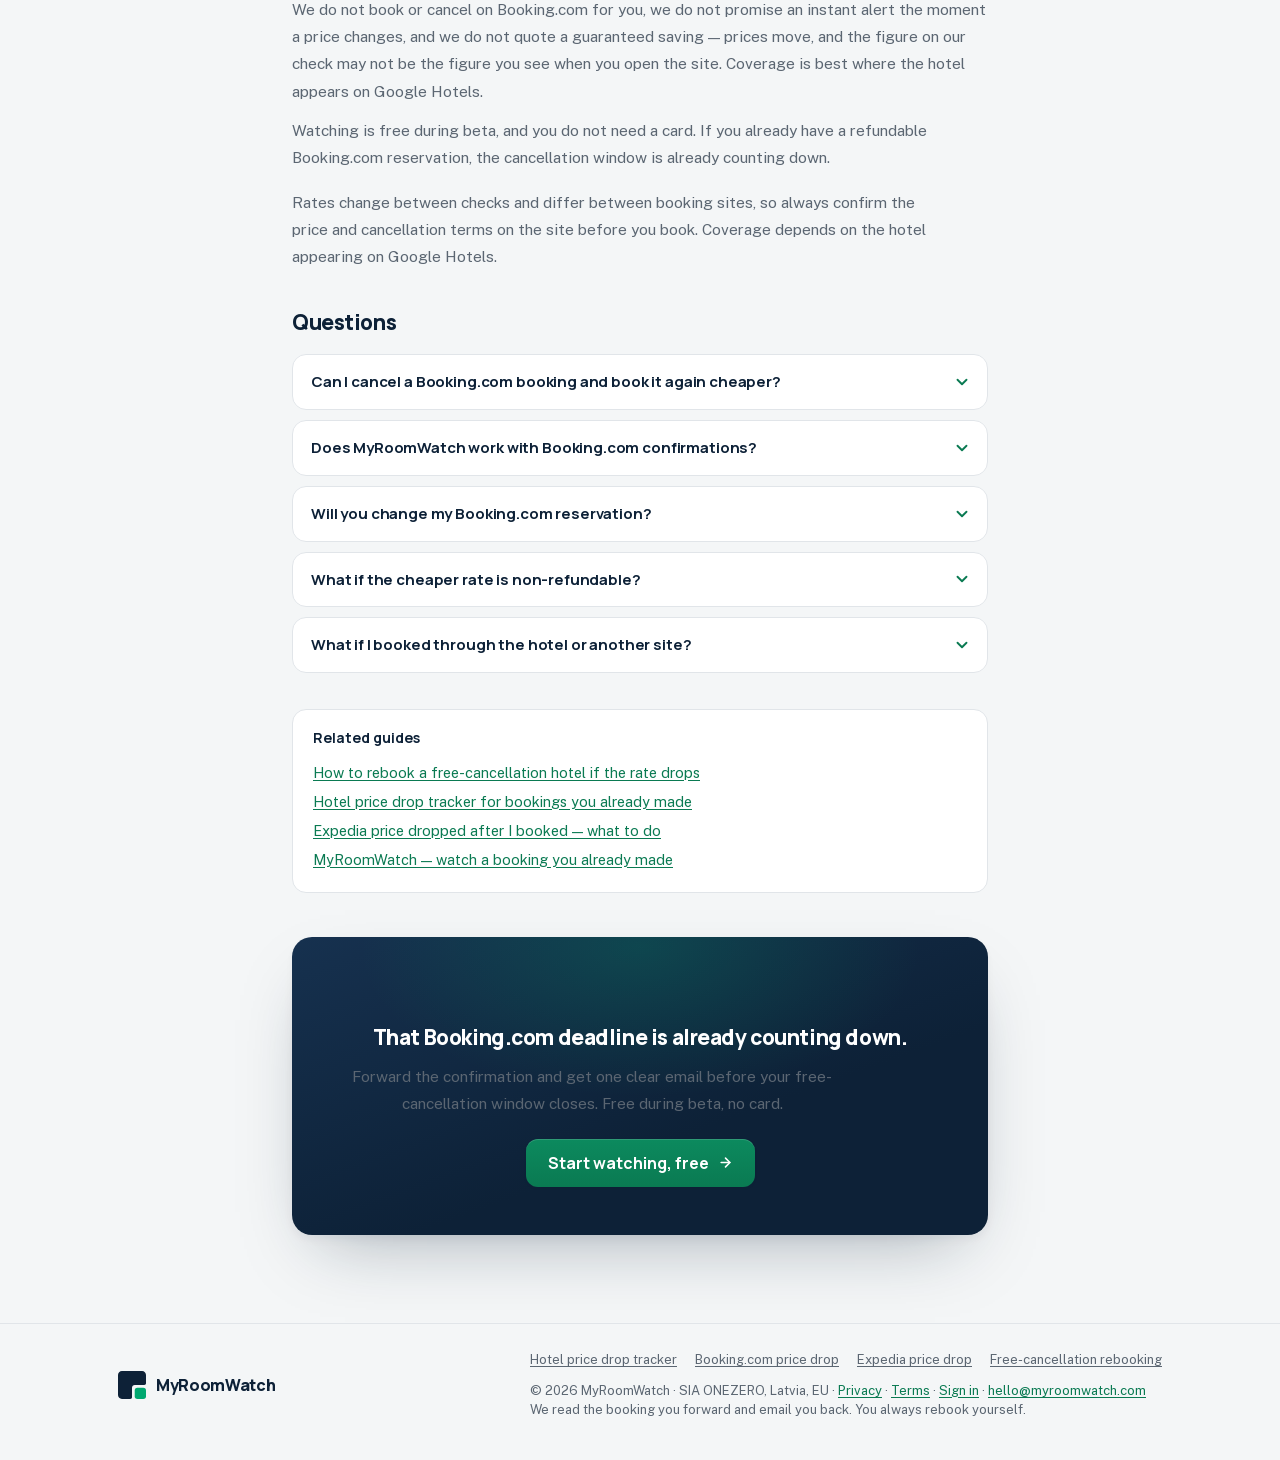
==== commit 4378f100: "Brand: Rebate Notch mark across site, favicon.svg, refreshed og.png - .logo-mark and the dashboard s" ====
--- a/landing/booking-com-price-drop.html
+++ b/landing/booking-com-price-drop.html
@@ -25,7 +25,7 @@
 <meta name="theme-color" content="#0D2137">
 <link rel="alternate" type="text/markdown" href="https://www.myroomwatch.com/booking-com-price-drop.md">
 <link rel="describedby" href="https://www.myroomwatch.com/llms.txt">
-<link rel="icon" href="data:image/svg+xml,%3Csvg xmlns='http://www.w3.org/2000/svg' viewBox='0 0 32 32'%3E%3Crect width='32' height='32' rx='9' fill='%230D2137'/%3E%3Ccircle cx='16' cy='16' r='7' fill='none' stroke='%2300A870' stroke-width='3.5'/%3E%3C/svg%3E">
+<link rel="icon" type="image/svg+xml" href="/favicon.svg">
 <link rel="stylesheet" href="styles.css">
 <script type="application/ld+json">
 {
--- a/landing/styles.css
+++ b/landing/styles.css
@@ -27,6 +27,8 @@
   --i-chevron:url("data:image/svg+xml,%3Csvg xmlns='http://www.w3.org/2000/svg' viewBox='0 0 24 24' fill='none' stroke='black' stroke-width='2.5' stroke-linecap='round' stroke-linejoin='round'%3E%3Cpath d='m6 9 6 6 6-6'/%3E%3C/svg%3E");
   --i-arrow:url("data:image/svg+xml,%3Csvg xmlns='http://www.w3.org/2000/svg' viewBox='0 0 24 24' fill='none' stroke='black' stroke-width='2.5' stroke-linecap='round' stroke-linejoin='round'%3E%3Cpath d='M5 12h14'/%3E%3Cpath d='m12 5 7 7-7 7'/%3E%3C/svg%3E");
   --ease-out:cubic-bezier(.2,.7,.2,1);
+  --mark-light:url("data:image/svg+xml,%3Csvg xmlns='http://www.w3.org/2000/svg' viewBox='14 14 72 72' fill='none'%3E%3Cpath d='M24 14 H76 C81.5 14 86 18.5 86 24 V45.5 C86 48.0 84.0 50 81.5 50 H57 C53.1 50 50 53.1 50 57 V81.5 C50 84.0 48.0 86 45.5 86 H24 C18.5 86 14 81.5 14 76 V24 C14 18.5 18.5 14 24 14 Z' fill='%230D2137'/%3E%3Crect x='57' y='57' width='29' height='29' rx='7' fill='%2300A870'/%3E%3C/svg%3E");
+  --mark-dark:url("data:image/svg+xml,%3Csvg xmlns='http://www.w3.org/2000/svg' viewBox='14 14 72 72' fill='none'%3E%3Cpath d='M24 14 H76 C81.5 14 86 18.5 86 24 V45.5 C86 48.0 84.0 50 81.5 50 H57 C53.1 50 50 53.1 50 57 V81.5 C50 84.0 48.0 86 45.5 86 H24 C18.5 86 14 81.5 14 76 V24 C14 18.5 18.5 14 24 14 Z' fill='%23FFFFFF'/%3E%3Crect x='57' y='57' width='29' height='29' rx='7' fill='%2300A870'/%3E%3C/svg%3E");
 }
 *{box-sizing:border-box}
 /* Any author `display` beats the UA stylesheet's [hidden]{display:none}, so the
@@ -59,15 +61,20 @@
     .site-header{animation:header-elevate linear both;animation-timeline:scroll();animation-range:0 140px}
   }
 }
-.logo{display:flex;align-items:center;gap:9px;font:800 16px/1 Manrope,sans-serif;letter-spacing:-.025em;color:var(--ink)}
-.logo-mark{width:22px;height:22px;border-radius:7px;background:var(--ink);position:relative;flex:none}
-.logo-mark::after{content:"";position:absolute;left:6px;top:6px;width:10px;height:10px;border-radius:50%;border:2px solid var(--accent)}
+.logo{display:flex;align-items:center;gap:10px;font:800 16px/1 Manrope,sans-serif;letter-spacing:-.02em;color:var(--ink)}
+/* "Rebate Notch" brand mark — navy variant for light backgrounds; the
+   dark-background (white) variant lives on .panel-mark and --mark-dark */
+.logo-mark{width:28px;height:28px;flex:none;background:var(--mark-light) center/contain no-repeat}
 .nav{display:none;align-items:center;gap:24px}
 .nav a{font:500 14px/1 "Public Sans",sans-serif;color:var(--muted)}
 .nav a:not(.btn){position:relative;padding:4px 0}
 .nav a:not(.btn)::after{content:"";position:absolute;left:0;right:0;bottom:-3px;height:2px;border-radius:2px;background:var(--accent-ink);transform:scaleX(0);transform-origin:left;transition:transform .2s ease}
 .nav a:hover{color:var(--ink)}
 .nav a:not(.btn):hover::after,.nav a:not(.btn):focus-visible::after{transform:scaleX(1)}
+/* Buttons inside .nav must not inherit the muted link colour: dark/primary
+   buttons keep white text in every state (contrast on navy/green). */
+.nav a.btn-dark,.nav a.btn-dark:hover,.nav a.btn-dark:focus-visible,
+.nav a.btn-primary,.nav a.btn-primary:hover,.nav a.btn-primary:focus-visible{color:#fff}
 .header-cta{display:flex;align-items:center;gap:8px}
 /* Mobile nav: a plain <details>, no JS */
 .mnav{position:relative}
@@ -86,6 +93,7 @@
   .header-cta .btn{font-size:13px;padding:0 9px}
   .mnav summary{font-size:13px;padding:12px 4px}
   .logo{font-size:15px;gap:7px}
+  .logo-mark{width:24px;height:24px}
   .site-header .wrap{gap:8px}
   .header-cta{gap:5px}
 }
@@ -134,7 +142,10 @@
    transparent, so the entrance cannot delay largest-contentful-paint */
 @keyframes rise-solid{from{transform:translateY(14px)}to{transform:none}}
 @media (prefers-reduced-motion:no-preference){
-  .hero .pill,.hero-form,.hero .proof,.hero-aside{animation:rise .5s var(--ease-out) both}
+  /* Everything above the fold stays visible from the first paint: the
+     entrance is a translate-only slide (rise-solid), never opacity 0, so
+     the form and the example card can't greet a visitor with blank space. */
+  .hero .pill,.hero-form,.hero .proof,.hero-aside{animation:rise-solid .5s var(--ease-out) both}
   .hero h1,.hero .sub{animation:rise-solid .5s var(--ease-out) both}
   .hero h1{animation-delay:.04s}
   .hero .sub{animation-delay:.1s}
@@ -273,7 +284,8 @@
 
 /* Pricing */
 .plans{display:grid;grid-template-columns:1fr;gap:14px;margin:28px 0 0}
-.plan{background:var(--surface);border:1px solid var(--line);border-radius:18px;padding:24px;box-shadow:var(--shadow-sm);transition:border-color .2s ease,box-shadow .2s ease,transform .2s ease}
+.plan{display:flex;flex-direction:column;background:var(--surface);border:1px solid var(--line);border-radius:18px;padding:24px;box-shadow:var(--shadow-sm);transition:border-color .2s ease,box-shadow .2s ease,transform .2s ease}
+.plan ul{flex:1}
 .plan:hover{border-color:var(--line-strong);box-shadow:var(--shadow-md)}
 .plan h3{font-size:14.5px;font-weight:700}
 .plan .amount{font:800 36px/1 Manrope,sans-serif;letter-spacing:-.035em;margin-top:10px}
@@ -290,8 +302,17 @@
 .pricing-fine{font:400 13px/1.6 "Public Sans",sans-serif;color:var(--muted);margin:18px 0 0}
 .pricing-cta{margin:22px 0 0}
 
-/* FAQ */
-.faq{margin:24px 0 0;max-width:720px}
+/* FAQ — full-container two-column layout on desktop: heading + contact on
+   the left, the accordion on the right; stacks cleanly below 1024px */
+.faq-grid{display:grid;grid-template-columns:1fr;gap:0}
+.faq-sub{font:400 15px/1.65 "Public Sans",sans-serif;color:var(--muted);margin:12px 0 0;max-width:420px}
+.faq{margin:24px 0 0}
+.faq details:first-of-type{margin-top:0}
+@media (min-width:1024px){
+  .faq-grid{grid-template-columns:34fr 66fr;gap:48px;align-items:start}
+  .faq-intro{position:sticky;top:96px}
+  .faq{margin-top:0}
+}
 .faq details{background:var(--surface);border:1px solid var(--line);border-radius:14px;margin-top:10px;transition:border-color .2s ease,box-shadow .2s ease}
 .section.alt .faq details{background:var(--bg)}
 .faq details:hover{border-color:var(--line-strong)}
@@ -392,9 +413,21 @@
 .legal-table th{font-weight:600;color:var(--ink);white-space:nowrap}
 @media (max-width:719px){.legal{padding:32px 20px 56px}.legal h1{font-size:30px}}
 
-/* ---- Dashboard (unchanged contracts) ---- */
-.dash{padding:56px 0 72px}
-.signin-panel{max-width:420px;margin:0 auto;background:var(--ink);color:#fff;border-radius:22px;padding:40px 36px}
+/* ---- Dashboard (app shell v2) ----
+   Scoped to dashboard.html (+ .signin-* shared with reset.html). Landing and
+   legal pages never use these classes. */
+.dash-body{min-height:100dvh;display:flex;flex-direction:column}
+.dash-body main{flex:1;display:flex;flex-direction:column;width:100%}
+.dash-bg{position:fixed;top:0;left:0;right:0;height:420px;z-index:-1;pointer-events:none;background:
+  radial-gradient(560px 320px at 8% -10%,rgba(0,168,112,.10),transparent 70%),
+  radial-gradient(700px 420px at 94% -16%,rgba(13,33,55,.08),transparent 70%),
+  linear-gradient(180deg,#EDF3F1 0%,var(--bg) 70%)}
+.dash{padding:40px 20px 72px}
+
+/* Sign-in: centred, elevated card */
+.signin-wrap{flex:1;display:grid;place-items:center;padding:16px 0}
+.signin-panel{position:relative;max-width:440px;width:100%;margin:0 auto;background:linear-gradient(165deg,var(--ink-2),var(--ink) 62%);color:#fff;border-radius:22px;padding:40px 36px;box-shadow:var(--shadow-lg)}
+.panel-mark{display:block;width:30px;height:30px;margin-bottom:18px;background:var(--mark-dark) center/contain no-repeat}
 .signin-panel h1{font-size:28px;font-weight:800;letter-spacing:-.03em}
 .signin-panel .body{font:400 15px/1.6 "Public Sans",sans-serif;color:rgba(255,255,255,.65);margin:10px 0 0}
 .signin-form{display:flex;flex-direction:column;gap:10px;margin-top:24px}
@@ -408,34 +441,321 @@
 .form-fine.dark{color:rgba(255,255,255,.5)}
 .form-fine.dark a,.signin-panel a{color:var(--accent)}
 
-.dash-head{display:flex;align-items:flex-end;justify-content:space-between;gap:32px;flex-wrap:wrap;margin-bottom:28px}
-.dash-head h1{font-size:38px;font-weight:800;letter-spacing:-.035em}
-.dash-head .body{font:400 15.5px/1.6 "Public Sans",sans-serif;color:var(--muted);margin:8px 0 0}
-.totals{display:flex;gap:28px}
-.total{display:flex;flex-direction:column}
-.total b{font:800 26px/1 Manrope,sans-serif;letter-spacing:-.03em}
-.total span{font:400 12.5px/1.4 "Public Sans",sans-serif;color:var(--muted);margin-top:6px}
-.green{color:var(--accent-ink)}
-
-.job{background:var(--surface);border:1px solid var(--line);border-radius:18px;padding:24px 26px;margin-bottom:16px}
-.job-head{display:flex;align-items:flex-start;justify-content:space-between;gap:16px}
-.job-head h3{font-size:19px;font-weight:800;letter-spacing:-.02em}
-.job-meta{font:400 13.5px/1.5 "Public Sans",sans-serif;color:var(--muted);margin:4px 0 0}
-.chip{font:600 11.5px/1 "Public Sans",sans-serif;padding:7px 11px;border-radius:99px;white-space:nowrap;background:#eef2f4;color:var(--muted)}
+/* Loading skeleton — no blank flash between sign-in and data */
+.skel{position:relative;overflow:hidden;background:#E6EBEE;border-radius:16px}
+.skel::after{content:"";position:absolute;inset:0;transform:translateX(-100%);background:linear-gradient(90deg,transparent,rgba(255,255,255,.7),transparent)}
+@media (prefers-reduced-motion:no-preference){.skel::after{animation:shimmer 1.4s infinite}}
+@keyframes shimmer{to{transform:translateX(100%)}}
+.skel-head{height:64px;max-width:420px;margin-bottom:18px}
+.skel-row{display:grid;grid-template-columns:1fr;gap:12px;margin-bottom:18px}
+.skel-kpi{height:92px}
+.skel-card{height:230px}
+
+/* Header row + copy pill */
+.dash-head{display:flex;align-items:flex-end;justify-content:space-between;gap:16px;flex-wrap:wrap;margin-bottom:22px}
+.dash-head h1{font-size:clamp(1.8rem,4.5vw,2.4rem);font-weight:800;letter-spacing:-.035em}
+.dash-head .body{font:400 14.5px/1.55 "Public Sans",sans-serif;color:var(--muted);margin:8px 0 0}
+.copy-pill{display:inline-flex;align-items:center;gap:8px;border:1px solid var(--line-strong);background:var(--surface);color:var(--ink);font:600 13.5px/1 "Public Sans",sans-serif;padding:0 15px;min-height:44px;border-radius:99px;cursor:pointer;box-shadow:var(--shadow-sm);transition:border-color .2s ease,box-shadow .2s ease}
+.copy-pill svg{width:15px;height:15px;fill:none;stroke:var(--accent-ink);stroke-width:2;stroke-linecap:round;stroke-linejoin:round;flex:none}
+.copy-pill:hover{border-color:var(--accent-ink);box-shadow:var(--shadow-md)}
+
+/* KPI cards */
+.kpis{display:grid;grid-template-columns:1fr;gap:12px;margin-bottom:20px}
+.kpi{display:grid;grid-template-columns:42px 1fr;grid-template-rows:auto auto;column-gap:14px;align-items:center;background:var(--surface);border:1px solid var(--line);border-radius:16px;padding:16px 20px;box-shadow:var(--shadow-sm)}
+.kpi-ic{grid-row:1/3;width:42px;height:42px;border-radius:13px;background:var(--bg);display:grid;place-items:center}
+.kpi-ic svg{width:20px;height:20px;fill:none;stroke:var(--muted);stroke-width:2;stroke-linecap:round;stroke-linejoin:round}
+.kpi b{font:800 27px/1.1 Manrope,sans-serif;letter-spacing:-.03em;align-self:end}
+.kpi-l{font:400 12.5px/1.4 "Public Sans",sans-serif;color:var(--muted);align-self:start}
+.kpi.hot .kpi-ic{background:var(--accent-soft)}
+.kpi.hot .kpi-ic svg{stroke:var(--accent-ink)}
+.kpi.hot b{color:var(--accent-ink)}
+
+.dash-status{font:600 13.5px/1.5 "Public Sans",sans-serif;color:var(--amber-ink);background:var(--amber-soft);border:1px solid var(--amber-line);border-radius:12px;padding:12px 14px;margin:0 0 16px}
+
+/* Filter bar */
+.filters{display:flex;gap:8px;flex-wrap:wrap;margin:0 0 14px}
+.fbtn{border:1px solid var(--line-strong);background:var(--surface);color:var(--muted);font:600 13px/1 "Public Sans",sans-serif;padding:0 13px;min-height:40px;border-radius:99px;cursor:pointer;transition:background-color .2s ease,color .2s ease,border-color .2s ease}
+.fbtn b{margin-left:5px;font-weight:800}
+.fbtn:hover{border-color:var(--ink);color:var(--ink)}
+.fbtn.on{background:var(--ink);border-color:var(--ink);color:#fff}
+
+/* Booking cards */
+.job{position:relative;background:var(--surface);border:1px solid var(--line);border-radius:18px;padding:22px 24px;margin-bottom:16px;box-shadow:var(--shadow-sm);overflow:hidden}
+.job::before{content:"";position:absolute;left:0;top:0;bottom:0;width:4px;background:var(--line-strong)}
+.job--ok::before{background:var(--accent)}
+.job--warn::before{background:var(--amber)}
+.job-head{display:flex;align-items:flex-start;justify-content:space-between;gap:14px}
+.job-head>div:first-child{min-width:0}
+.job-head h3{font-size:18px;font-weight:800;letter-spacing:-.02em;overflow-wrap:break-word}
+.meta-pills{display:flex;flex-wrap:wrap;gap:6px;margin:9px 0 0}
+.meta-pills span{font:500 12px/1 "Public Sans",sans-serif;color:var(--muted);background:var(--bg);border:1px solid var(--line);padding:6px 9px;border-radius:99px}
+.job-badges{display:flex;flex-direction:column;align-items:flex-end;gap:8px;flex:none}
+.chip{display:inline-flex;align-items:center;gap:6px;font:600 11.5px/1 "Public Sans",sans-serif;padding:7px 11px;border-radius:99px;white-space:nowrap;background:#eef2f4;color:var(--muted)}
+.chip::before{content:"";width:6px;height:6px;border-radius:50%;background:currentColor;opacity:.75}
 .chip.ok{background:var(--accent-soft);color:var(--accent-ink)}
 .chip.win{background:var(--accent-ink);color:#fff}
 .chip.warn{background:var(--amber-soft);color:var(--amber-ink)}
 .chip.muted{background:#eef1f3;color:var(--muted)}
-.job-grid{display:grid;grid-template-columns:repeat(4,1fr);gap:18px;margin-top:22px;padding-top:20px;border-top:1px solid var(--line)}
-.job-grid span{display:block;font:400 12.5px/1.4 "Public Sans",sans-serif;color:var(--muted);margin-bottom:6px}
-.job-grid b{font:700 18px/1 Manrope,sans-serif;letter-spacing:-.02em}
-.job-note{font:400 13.5px/1.6 "Public Sans",sans-serif;margin:18px 0 0;padding:12px 14px;border-radius:11px}
+.cd-pill{font:600 11.5px/1 "Public Sans",sans-serif;padding:7px 10px;border-radius:99px;background:var(--bg);border:1px solid var(--line);color:var(--muted);white-space:nowrap}
+.cd-pill.warn{background:var(--amber-soft);border-color:var(--amber-line);color:var(--amber-ink)}
+.cd-pill.passed{text-decoration:none;color:var(--muted);background:#eef1f3}
+.job-grid{display:grid;grid-template-columns:1fr 1fr;gap:14px;margin-top:20px;padding-top:18px;border-top:1px solid var(--line)}
+.job-grid span{display:block;font:400 12.5px/1.4 "Public Sans",sans-serif;color:var(--muted);margin-bottom:6px;white-space:nowrap}
+.job-grid b{font:700 17px/1.25 Manrope,sans-serif;letter-spacing:-.02em;white-space:nowrap}
+.green{color:var(--accent-ink)}
+.job-note{font:400 13.5px/1.6 "Public Sans",sans-serif;margin:18px 0 0;padding:12px 14px;border-radius:11px;background:var(--bg)}
 .win-note{background:var(--accent-soft);color:var(--accent-ink)}
 .warn-note{background:var(--amber-soft);color:var(--amber-ink)}
 .job-cta{margin-top:12px;padding:14px;font-size:15px;border-radius:12px}
-.empty{background:var(--surface);border:1px dashed var(--line-strong);border-radius:18px;padding:44px 30px;text-align:center}
+
+/* Rich empty state */
+.empty-grid{display:grid;grid-template-columns:1fr;gap:16px;align-items:start}
+.start-card{background:var(--surface);border:1px solid var(--line);border-radius:18px;padding:26px;box-shadow:var(--shadow-md)}
+.start-card h3{font-size:19px;font-weight:800;letter-spacing:-.02em}
+.start-sub{font:400 14.5px/1.6 "Public Sans",sans-serif;color:var(--muted);margin:8px 0 0}
+.fwd-box{margin:16px 0 0;background:var(--bg);border:1px dashed var(--line-strong);border-radius:14px;padding:14px 16px}
+.fwd-box code{display:block;font:700 15.5px/1.3 "Public Sans",sans-serif;color:var(--ink);word-break:break-all}
+.fwd-actions{display:flex;gap:8px;flex-wrap:wrap;margin-top:12px}
+.btn-copy-lg{min-height:44px;font-size:14.5px;padding:0 16px;border-radius:11px}
+.fwd-actions .btn-ghost{min-height:44px}
+.steps-mini{list-style:none;counter-reset:s;margin:22px 0 0;padding:0;display:grid;gap:14px}
+.steps-mini li{counter-increment:s;position:relative;padding-left:42px}
+.steps-mini li::before{content:counter(s);position:absolute;left:0;top:0;width:28px;height:28px;border-radius:9px;background:linear-gradient(160deg,var(--ink-2),var(--ink));color:#fff;font:800 13px/28px Manrope,sans-serif;text-align:center}
+.steps-mini b{display:block;font:700 14.5px/1.3 Manrope,sans-serif;color:var(--ink)}
+.steps-mini li>span{display:block;font:400 13.5px/1.55 "Public Sans",sans-serif;color:var(--muted);margin-top:3px}
+.works-with{display:flex;flex-wrap:wrap;gap:6px;align-items:center;margin:20px 0 0;font:400 12.5px/1.4 "Public Sans",sans-serif;color:var(--muted)}
+.works-with span{font:600 11.5px/1 "Public Sans",sans-serif;background:var(--bg);border:1px solid var(--line);border-radius:99px;padding:6px 9px;color:var(--muted)}
+.preview-card .job{margin-bottom:0;box-shadow:var(--shadow-md)}
+/* Sits as its own strip above the card header, so the status chip keeps its
+   place on the title row. */
+.example-badge{display:inline-block;font:700 10px/1 "Public Sans",sans-serif;letter-spacing:.1em;text-transform:uppercase;color:var(--amber-ink);background:var(--amber-soft);border:1px solid var(--amber-line);padding:5px 8px;border-radius:7px;margin:0 0 14px}
+.preview-cap{font:400 12.5px/1.5 "Public Sans",sans-serif;color:var(--muted);margin:10px 0 0;text-align:center}
+/* "Good to know" card balancing the empty-state right column */
+.know-card{margin-top:16px;background:var(--surface);border:1px solid var(--line);border-radius:16px;padding:18px 20px;box-shadow:var(--shadow-sm)}
+.know-t{margin:0;font:700 14px/1.4 Manrope,sans-serif;color:var(--ink)}
+.know{list-style:none;margin:10px 0 0;padding:0}
+.know li{position:relative;font:400 13.5px/1.6 "Public Sans",sans-serif;color:var(--muted);padding:4px 0 4px 24px}
+.know li::before{content:"";position:absolute;left:0;top:8px;width:15px;height:15px;background-color:var(--accent-ink);-webkit-mask:var(--i-check) center/contain no-repeat;mask:var(--i-check) center/contain no-repeat}
+
+/* Add-another banner */
+.add-banner{display:flex;align-items:center;justify-content:space-between;gap:14px;flex-wrap:wrap;background:var(--surface);border:1px solid var(--line);border-radius:16px;padding:16px 20px;box-shadow:var(--shadow-sm);margin-top:4px}
+.add-banner p{font:400 14px/1.5 "Public Sans",sans-serif;color:var(--muted);margin:0}
+.add-banner b{color:var(--ink);font-weight:700}
+.add-banner code{font-family:inherit;font-weight:600;color:var(--ink)}
+
+@media (min-width:720px){
+  .dash{padding:56px 32px 88px}
+  .skel-row,.kpis{grid-template-columns:repeat(3,1fr);gap:16px}
+  .job-grid{grid-template-columns:repeat(4,1fr);gap:18px}
+  /* ≥720 the signed-in actions live in .nav; hide the mobile duplicates */
+  .dash-body .header-cta{display:none}
+}
+@media (min-width:1024px){
+  .empty-grid{grid-template-columns:1.05fr .95fr;gap:20px}
+}
+
+/* ===== Standout UX: example-email toggle + watch-schedule widget ===== */
+.xhead{display:flex;justify-content:space-between;align-items:center;gap:10px;flex-wrap:wrap}
+.xhead .eyebrow{margin:0}
+.xtoggle{display:flex;gap:3px;background:#EEF2F6;border-radius:999px;padding:3px}
+.xt-btn{border:0;background:transparent;font:600 12px/1 "Public Sans",system-ui,sans-serif;padding:7px 11px;border-radius:999px;color:var(--muted);cursor:pointer;transition:background .18s var(--ease-out),color .18s var(--ease-out)}
+.xt-btn.on{background:var(--surface);color:var(--ink);box-shadow:0 1px 3px rgba(13,33,55,.16)}
+.xt-btn:focus-visible{outline:2px solid var(--accent-ink);outline-offset:1px}
+
+.sched{margin:36px 0 0;background:var(--surface);border:1px solid var(--line);border-radius:16px;padding:22px 24px 18px;box-shadow:var(--shadow-sm)}
+.sched-top{display:flex;justify-content:space-between;align-items:center;gap:14px;flex-wrap:wrap}
+.sched-top h3{font-size:18px}
+.sched-pick{display:flex;align-items:center;gap:10px;font-size:13.5px;font-weight:600;color:var(--muted)}
+.sched-pick input{border:1px solid var(--line-strong);border-radius:10px;padding:8px 10px;font:inherit;color:var(--ink);background:var(--surface)}
+.sched-pick input:focus-visible{outline:2px solid var(--accent-ink);outline-offset:1px}
+.sched-bar{position:relative;display:flex;height:34px;margin:40px 0 6px}
+.sb{height:100%}
+.sb:first-child{border-radius:9px 0 0 9px}
+.sb:last-child{border-radius:0 9px 9px 0}
+.sb.k1{background:#EAEFF4 repeating-linear-gradient(90deg,#AFBfCC 0 2px,transparent 2px 24px)}
+.sb.k2{background:#DFF3EA repeating-linear-gradient(90deg,#86CBAE 0 2px,transparent 2px 12px)}
+.sb.k3{background:#CBEDDE repeating-linear-gradient(90deg,var(--accent) 0 2px,transparent 2px 6px)}
+.sb-mail{position:absolute;top:-7px;bottom:-7px;width:3px;background:var(--ink);border-radius:2px;transform:translateX(-50%)}
+.sb-mail::after{content:"Your email";position:absolute;top:-27px;left:50%;transform:translateX(-50%);white-space:nowrap;background:var(--ink);color:#fff;font:700 11px/1 "Public Sans",system-ui,sans-serif;padding:5px 9px;border-radius:999px}
+.sb-mail.edge::after{left:auto;right:-6px;transform:none}
+.sched-scale{display:flex;justify-content:space-between;font-size:12px;font-weight:600;color:var(--muted)}
+.sched-key{display:flex;flex-wrap:wrap;gap:8px 18px;list-style:none;padding:0;margin:14px 0 0;font-size:12.5px;color:var(--muted)}
+.sched-key li{display:flex;align-items:center;gap:7px}
+.sched-key li::before{content:"";width:10px;height:10px;border-radius:3px;flex:none}
+.sched-key .k1::before{background:#AFBFCC}
+.sched-key .k2::before{background:#86CBAE}
+.sched-key .k3::before{background:var(--accent)}
+.sched-key .k4::before{background:var(--ink)}
+.sched-sum{margin:14px 0 0;font-size:14.5px;font-weight:600;color:var(--ink)}
+.sched-cap{margin:6px 0 0;font-size:12.5px;color:var(--muted)}
 @media (max-width:719px){
-  .dash-head h1{font-size:30px}
-  .totals{gap:20px}
-  .job-grid{grid-template-columns:1fr 1fr;gap:14px}
-}
+  .sched{padding:18px 16px 14px}
+  .sched-top h3{font-size:16px}
+}
+
+/* Final CTA living backdrop (WebGL, progressive enhancement). The canvas sits
+   under the content (h2/p/.btn are position:relative) and inherits the band's
+   radius; without JS or WebGL it simply never paints and the gradient shows. */
+.final-fx{position:absolute;inset:0;width:100%;height:100%;border-radius:inherit;opacity:.85}
+
+/* ===== HorizonX micro-interaction kit (ported to vanilla) =====
+   Shared motion tokens from the HorizonX library: enter 220ms on an
+   ease-out curve, exit 160ms on an ease-in curve. Every component below
+   reads these, so retuning the motion is a two-line change. */
+:root{
+  --dur-enter:220ms;--dur-exit:160ms;
+  --ease-hx-out:cubic-bezier(.2,.8,.2,1);--ease-hx-in:cubic-bezier(.4,0,1,1);
+  --err:#B42318;--err-soft:#FCEBE8;--err-line:#F2C6BE;
+  --info:#2C5375;--info-soft:#EDF4F9;--info-line:#CFE0EC;
+}
+
+/* --- Layout: every block in #how shares the full .wrap container edges,
+   same as the step cards and the schedule card above them --- */
+#how .chips,#how .fineprint,#how .tip{max-width:none;margin-left:0;margin-right:0}
+
+/* Safe Rebooking Order — the one rule, as a quiet editorial strip in the
+   page's bank-statement voice (no alert-box styling; .banner.warning stays
+   reserved for the dashboard's real warnings) */
+.order-strip{margin:20px 0 0;background:var(--surface);border:1px solid var(--line);border-radius:16px;box-shadow:var(--shadow-sm);padding:20px 22px}
+.order-eyebrow{font:700 11px/1 "Public Sans",sans-serif;letter-spacing:.14em;text-transform:uppercase;color:var(--muted);margin:0}
+.order-steps{list-style:none;display:grid;grid-template-columns:1fr;margin:8px 0 0;padding:0}
+.order-steps li{display:flex;align-items:center;gap:13px;padding:13px 0;border-top:1px solid var(--line)}
+.order-steps li:first-child{border-top:0}
+.order-n{flex:none;width:30px;height:30px;border-radius:9px;background:linear-gradient(160deg,var(--ink-2),var(--ink));color:#fff;display:grid;place-items:center;font:800 12px/1 Manrope,sans-serif;letter-spacing:.03em;box-shadow:0 4px 10px -4px rgba(13,33,55,.5)}
+.order-steps b{font:700 15px/1.35 Manrope,sans-serif;letter-spacing:-.01em;color:var(--ink)}
+.order-note{margin:12px 0 0;padding-top:12px;border-top:1px solid var(--line);font:400 13px/1.6 "Public Sans",sans-serif;color:var(--muted)}
+.order-note strong{color:var(--ink)}
+@media (min-width:720px){
+  .order-strip{padding:22px 26px}
+  .order-steps{grid-template-columns:repeat(3,1fr);margin-top:18px;gap:0 18px}
+  .order-steps li{border-top:0;border-left:1px solid var(--line);padding:4px 0 4px 18px}
+  .order-steps li:first-child{border-left:0;padding-left:0}
+  .order-note{margin-top:18px;padding-top:14px}
+}
+@supports (animation-timeline: view()){
+  @media (prefers-reduced-motion:no-preference){
+    .order-strip{animation:rise linear both;animation-timeline:view();animation-range:entry 0% entry 45%}
+  }
+}
+
+/* --- Success check: circle draws (100ms), check follows (120ms, +100ms),
+   the mark pops from .98 scale over the enter duration --- */
+.hx-check{display:inline-grid;place-items:center;color:var(--accent-ink)}
+.hx-check svg{display:block}
+.hx-check circle{stroke-dasharray:126;stroke-dashoffset:0}
+.hx-check path{stroke-dasharray:30;stroke-dashoffset:0}
+@media (prefers-reduced-motion:no-preference){
+  .hx-check.play svg{animation:hx-check-pop var(--dur-enter) var(--ease-hx-out)}
+  .hx-check.play circle{animation:hx-draw-circle .1s var(--ease-hx-out) both}
+  .hx-check.play path{animation:hx-draw-check .12s var(--ease-hx-out) .1s both}
+}
+@keyframes hx-check-pop{from{transform:scale(.98)}to{transform:scale(1)}}
+@keyframes hx-draw-circle{from{stroke-dashoffset:126}to{stroke-dashoffset:0}}
+@keyframes hx-draw-check{from{stroke-dashoffset:30}to{stroke-dashoffset:0}}
+#signup-done .done-title::before{display:none}
+#signup-done .hx-check{margin:4px 0 10px}
+[data-copy] .hx-check{color:currentColor;vertical-align:-3px;margin-right:2px}
+
+/* --- Toast: corner stack, enter rise 220ms / exit 160ms, self-dismissing
+   progress line that pauses on hover, focus, or a blurred window --- */
+.toasts{position:fixed;z-index:120;bottom:max(16px,env(safe-area-inset-bottom));right:max(16px,env(safe-area-inset-right));width:min(360px,calc(100vw - 32px));display:flex;flex-direction:column;gap:12px;pointer-events:none}
+.toast{pointer-events:auto;background:var(--surface);border:1px solid var(--line);border-radius:14px;box-shadow:var(--shadow-lg);color:var(--ink);overflow:hidden;overflow-wrap:anywhere}
+.toast-row{display:flex;align-items:flex-start;gap:11px;padding:13px 13px 11px}
+.toast-ic{flex:none;width:34px;height:34px;border-radius:10px;display:grid;place-items:center;background:var(--bg);color:var(--ink)}
+.toast-ic svg{width:18px;height:18px}
+.toast.success .toast-ic{background:var(--accent-soft);color:var(--accent-ink)}
+.toast.warning .toast-ic{background:var(--amber-soft);color:var(--amber-ink)}
+.toast.error .toast-ic{background:var(--err-soft);color:var(--err)}
+.toast-tx{flex:1;min-width:0}
+.toast-tx b{display:block;font:700 14px/1.35 Manrope,sans-serif;letter-spacing:-.01em}
+.toast-tx span{display:block;font:400 13px/1.5 "Public Sans",sans-serif;color:var(--muted);margin-top:2px}
+.toast-x{flex:none;border:0;background:none;color:var(--muted);width:30px;height:30px;border-radius:9px;cursor:pointer;display:grid;place-items:center;margin:-4px -4px 0 0}
+.toast-x:hover{background:var(--bg);color:var(--ink)}
+.toast-x svg{width:15px;height:15px}
+.toast-bar{height:3px;background:var(--line)}
+.toast-bar i{display:block;height:100%;background:var(--accent);transform-origin:left}
+.toast.error .toast-bar i{background:var(--err)}
+.toast.warning .toast-bar i{background:var(--amber)}
+@media (prefers-reduced-motion:no-preference){
+  .toast{opacity:0;transform:translateY(12px);transition:opacity var(--dur-enter) var(--ease-hx-out),transform var(--dur-enter) var(--ease-hx-out)}
+  .toast.in{opacity:1;transform:none}
+  .toast.out{opacity:0;transform:translateY(12px);transition-duration:var(--dur-exit);transition-timing-function:var(--ease-hx-in)}
+  .toast-bar i{animation:toast-count var(--t,5000ms) linear forwards}
+  .toast:hover .toast-bar i,.toast:focus-within .toast-bar i,
+  .toasts[data-paused] .toast-bar i{animation-play-state:paused}
+}
+@keyframes toast-count{from{transform:scaleX(1)}to{transform:scaleX(0)}}
+
+/* --- Inline banner: info / success / warning / error, slides open by
+   animating the grid row from 0fr to 1fr, collapses on exit --- */
+.banner-wrap{display:grid;grid-template-rows:0fr;opacity:0}
+.banner-wrap>div{overflow:hidden;min-height:0}
+.banner-wrap.open{grid-template-rows:1fr;opacity:1}
+@media (prefers-reduced-motion:no-preference){
+  .banner-wrap{transition:grid-template-rows var(--dur-enter) var(--ease-hx-out),opacity var(--dur-enter) var(--ease-hx-out)}
+  .banner-wrap.closing{transition-duration:var(--dur-exit);transition-timing-function:var(--ease-hx-in)}
+}
+.banner{display:flex;gap:11px;align-items:flex-start;border:1px solid;border-left-width:3px;border-radius:12px;padding:12px 14px;margin-top:16px;font:400 13.5px/1.6 "Public Sans",sans-serif}
+.banner::before{flex:none;width:22px;height:22px;border-radius:50%;color:#fff;font:800 13px/22px Manrope,sans-serif;text-align:center;margin-top:1px}
+.banner.info{background:var(--info-soft);border-color:var(--info-line);border-left-color:var(--info);color:var(--info)}
+.banner.info::before{content:"i";background:var(--info)}
+.banner.success{background:var(--accent-soft);border-color:rgba(0,168,112,.3);border-left-color:var(--accent-ink);color:var(--accent-ink)}
+.banner.success::before{content:"\2713";background:var(--accent-ink)}
+.banner.warning{background:var(--amber-soft);border-color:var(--amber-line);border-left-color:var(--amber);color:var(--amber-ink)}
+.banner.warning::before{content:"!";background:var(--amber)}
+.banner.error{background:var(--err-soft);border-color:var(--err-line);border-left-color:var(--err);color:var(--err)}
+.banner.error::before{content:"\00d7";background:var(--err)}
+.banner strong{color:var(--ink)}
+
+/* --- Skeleton: shimmer stays as-is; the swap to real content is now a
+   crossfade (exit 160ms, enter 220ms) instead of a cut --- */
+@media (prefers-reduced-motion:no-preference){
+  #dash-loading{transition:opacity var(--dur-exit) var(--ease-hx-in)}
+  #dash-loading.off{opacity:0}
+  #dash-panel.enter{animation:panel-in var(--dur-enter) var(--ease-hx-out)}
+}
+@keyframes panel-in{from{opacity:0;transform:translateY(8px)}to{opacity:1;transform:none}}
+
+/* --- Date picker: custom popover calendar on fine pointers, the native
+   input stays for touch and no-JS. Popover enters 220ms from its anchor
+   corner; months slide in; the picked day pops. --- */
+.sched-pick label{cursor:pointer}
+.sched-pick.dp-on input[type=date]{position:absolute;width:1px;height:1px;opacity:0;pointer-events:none}
+.dp{position:relative;display:none}
+.sched-pick.dp-on .dp{display:inline-block}
+.dp-btn{display:inline-flex;align-items:center;gap:9px;border:1px solid var(--line-strong);border-radius:10px;padding:8px 12px;background:var(--surface);color:var(--ink);font:600 13.5px/1.2 "Public Sans",sans-serif;cursor:pointer;transition:border-color .2s ease,box-shadow .2s ease}
+.dp-btn:hover{border-color:var(--ink)}
+.dp-btn:focus-visible{outline:2px solid var(--accent-ink);outline-offset:1px}
+.dp-btn::after{content:"";width:14px;height:14px;background-color:var(--muted);-webkit-mask:var(--i-chevron) center/contain no-repeat;mask:var(--i-chevron) center/contain no-repeat;transition:transform var(--dur-enter) var(--ease-hx-out)}
+.dp-btn[aria-expanded="true"]::after{transform:rotate(180deg)}
+.dp-pop{position:absolute;z-index:60;top:calc(100% + 8px);right:0;width:294px;background:var(--surface);border:1px solid var(--line);border-radius:14px;box-shadow:var(--shadow-lg);padding:12px;transform-origin:top right}
+@media (prefers-reduced-motion:no-preference){
+  .dp-pop{animation:dp-in var(--dur-enter) var(--ease-hx-out)}
+  .dp-pop.closing{animation:dp-out var(--dur-exit) var(--ease-hx-in) forwards}
+  .dp-month{animation:dp-month var(--dur-enter) var(--ease-hx-out)}
+  .dp-day.pop{animation:dp-pop-day var(--dur-enter) var(--ease-hx-out)}
+}
+@keyframes dp-in{from{opacity:0;transform:scale(.97)}to{opacity:1;transform:none}}
+@keyframes dp-out{to{opacity:0}}
+@keyframes dp-month{from{opacity:0;transform:translateX(12px)}to{opacity:1;transform:none}}
+@keyframes dp-pop-day{from{transform:scale(.9)}to{transform:scale(1)}}
+.dp-head{display:flex;align-items:center;justify-content:space-between;gap:8px;margin-bottom:8px}
+.dp-head b{font:700 14.5px/1.2 Manrope,sans-serif}
+.dp-nav{border:1px solid var(--line-strong);background:var(--surface);color:var(--ink);width:34px;height:34px;border-radius:10px;cursor:pointer;font:600 16px/1 "Public Sans",sans-serif;display:grid;place-items:center}
+.dp-nav:hover{border-color:var(--ink)}
+.dp-nav:focus-visible{outline:2px solid var(--accent-ink);outline-offset:1px}
+.dp-nav[disabled]{opacity:.35;cursor:default}
+.dp-dows,.dp-grid{display:grid;grid-template-columns:repeat(7,1fr)}
+.dp-dows span{font:500 12px/1 "Public Sans",sans-serif;color:var(--muted);text-align:center;padding:6px 0}
+.dp-cell{min-height:38px;display:grid;place-items:center;border:0;background:none;padding:0;cursor:pointer;border-radius:10px}
+.dp-cell:focus-visible{outline:2px solid var(--accent-ink);outline-offset:-2px}
+.dp-day{display:grid;place-items:center;width:32px;height:32px;border-radius:99px;font:500 13.5px/1 "Public Sans",sans-serif;color:var(--ink)}
+.dp-cell:hover:not([disabled]) .dp-day{background:var(--bg)}
+.dp-cell[aria-selected="true"] .dp-day{background:var(--accent-ink);color:#fff;font-weight:700}
+.dp-cell.today .dp-day{box-shadow:inset 0 0 0 1.5px var(--line-strong)}
+.dp-cell[disabled]{cursor:default}
+.dp-cell[disabled] .dp-day{color:#B6BEC6;text-decoration:line-through}
+.dp-cell.blank{visibility:hidden}
+@media (pointer:coarse){.dp-cell{min-height:44px}}
+.dp-row{display:contents}
+.banner>span{flex:1;min-width:0;display:block}
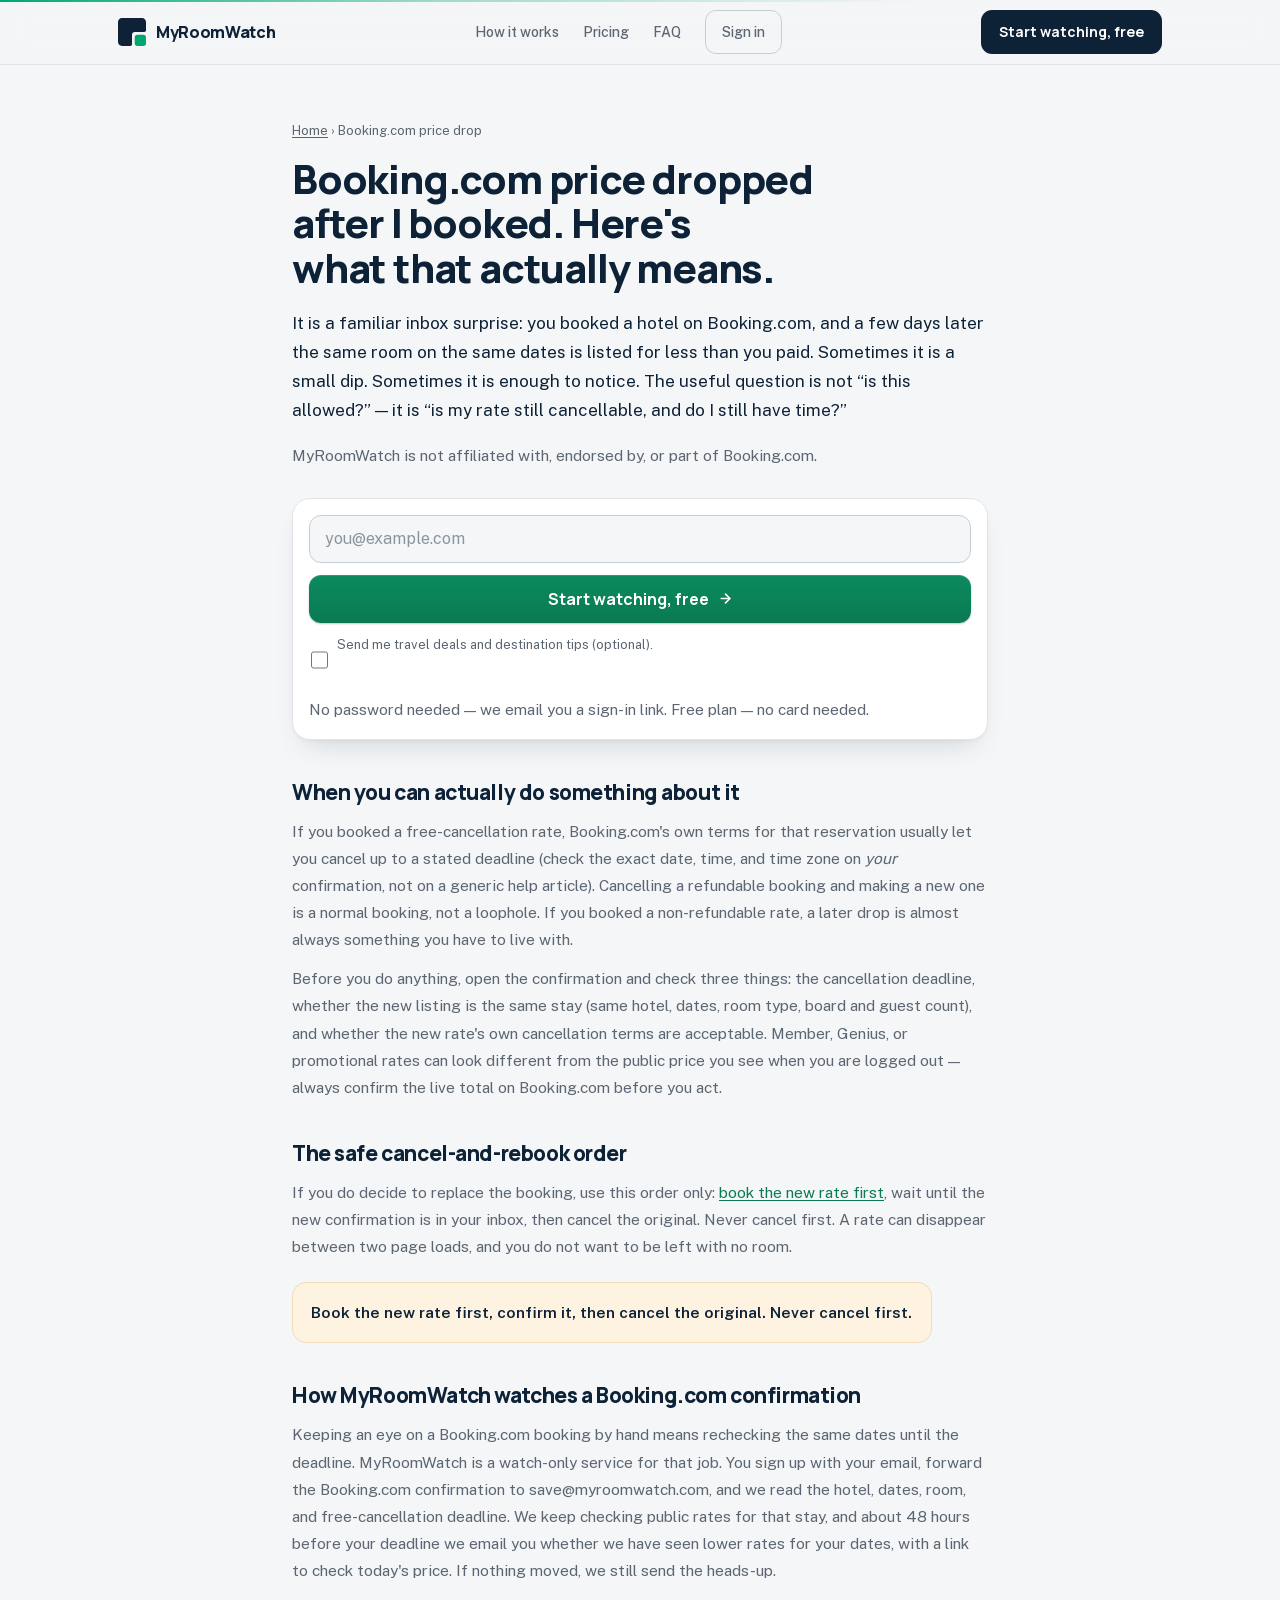
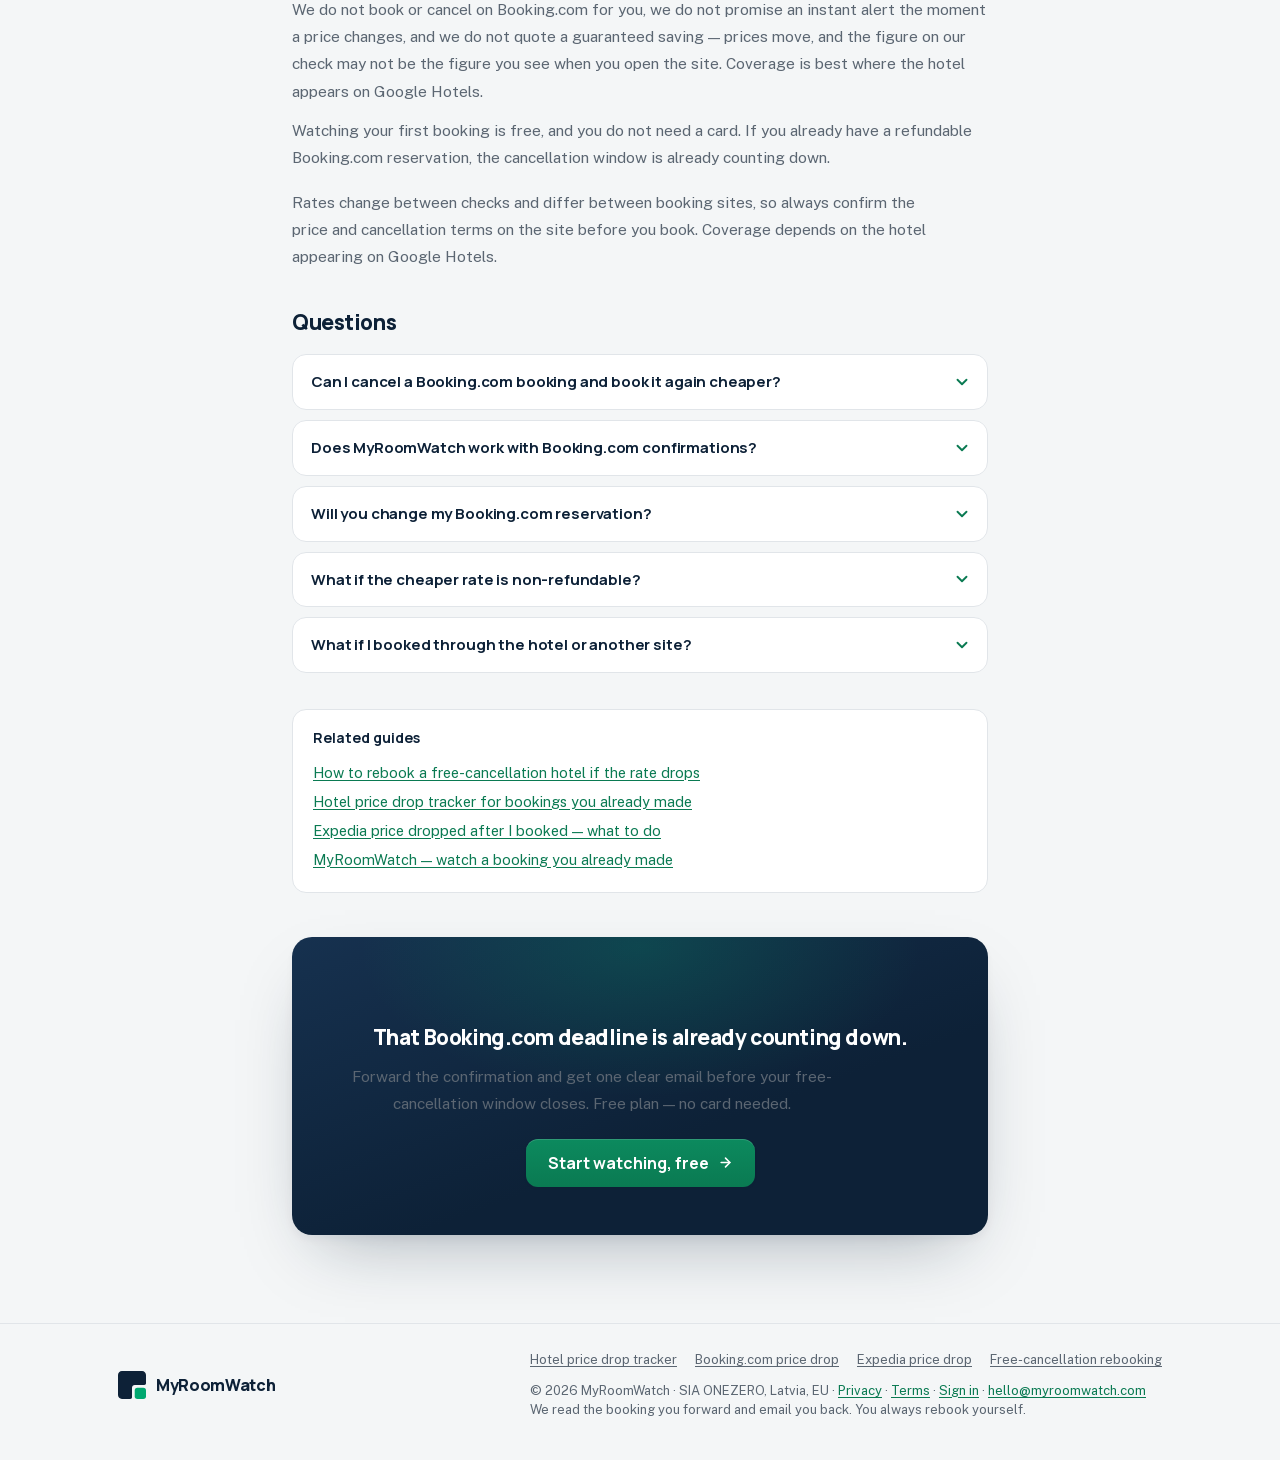
==== commit 2f96778e: "Go live with Stripe checkout: Payment Link, webhook plan sync, free-tier cap Landing: PRO_CHECKOUT_U" ====
--- a/landing/booking-com-price-drop.html
+++ b/landing/booking-com-price-drop.html
@@ -161,7 +161,7 @@
     <label class="optin"><input type="checkbox" id="bpd-optin">
       <span>Send me travel deals and destination tips (optional).</span></label>
     <p class="form-status" id="bpd-status" role="status" aria-live="polite" hidden></p>
-    <p class="micro">No password needed — we email you a sign-in link. Free during beta, no card.</p>
+    <p class="micro">No password needed — we email you a sign-in link. Free plan — no card needed.</p>
   </form>
   <div class="hero-form hero-done" id="bpd-done" hidden role="status" aria-live="polite">
     <p class="done-title">You're in.</p>
@@ -183,7 +183,7 @@
 <h2>How MyRoomWatch watches a Booking.com confirmation</h2>
 <p>Keeping an eye on a Booking.com booking by hand means rechecking the same dates until the deadline. MyRoomWatch is a watch-only service for that job. You sign up with your email, forward the Booking.com confirmation to save@myroomwatch.com, and we read the hotel, dates, room, and free-cancellation deadline. We keep checking public rates for that stay, and about 48 hours before your deadline we email you whether we have seen lower rates for your dates, with a link to check today's price. If nothing moved, we still send the heads-up.</p>
 <p>We do not book or cancel on Booking.com for you, we do not promise an instant alert the moment a price changes, and we do not quote a guaranteed saving — prices move, and the figure on our check may not be the figure you see when you open the site. Coverage is best where the hotel appears on Google Hotels.</p>
-<p>Watching is free during beta, and you do not need a card. If you already have a refundable Booking.com reservation, the cancellation window is already counting down.</p>
+<p>Watching your first booking is free, and you do not need a card. If you already have a refundable Booking.com reservation, the cancellation window is already counting down.</p>
 
 <p class="fineprint">Rates change between checks and differ between booking sites, so always confirm the price and cancellation terms on the site before you book. Coverage depends on the hotel appearing on Google Hotels.</p>
 
@@ -223,7 +223,7 @@
 
   <div class="final">
     <h2>That Booking.com deadline is already counting down.</h2>
-    <p>Forward the confirmation and get one clear email before your free-cancellation window closes. Free during beta, no card.</p>
+    <p>Forward the confirmation and get one clear email before your free-cancellation window closes. Free plan — no card needed.</p>
     <a class="btn btn-primary" href="#start">Start watching, free</a>
   </div>
 </main>
--- a/landing/styles.css
+++ b/landing/styles.css
@@ -759,3 +759,123 @@
 @media (pointer:coarse){.dp-cell{min-height:44px}}
 .dp-row{display:contents}
 .banner>span{flex:1;min-width:0;display:block}
+
+/* Why-prices-drop lead-in under the hero subheadline: the market mechanism
+   in one quiet line, set apart by a thin accent rule */
+.why-line{font:400 14px/1.6 "Public Sans",sans-serif;color:var(--muted);margin:12px 0 0;max-width:540px;padding-left:13px;border-left:2px solid var(--accent)}
+
+/* ===== Founding pricing (2-card buy box + illustrative value strip) ===== */
+.plans-2{max-width:880px}
+@media (min-width:720px){.plans-2{grid-template-columns:1fr 1fr}}
+.plan-sub{margin-top:8px;font:600 13.5px/1.5 "Public Sans",sans-serif;color:var(--muted)}
+.plan.featured .plan-sub{color:rgba(255,255,255,.75)}
+.plan-cta{margin-top:18px}
+.plan-fine{margin:10px 0 0;font:400 12.5px/1.5 "Public Sans",sans-serif;color:var(--muted);text-align:center}
+.plan.featured .plan-fine{color:rgba(255,255,255,.65)}
+.value-strip{margin:18px 0 0;max-width:880px;background:var(--bg);border:1px solid var(--line);border-left:3px solid var(--accent);border-radius:12px;padding:14px 16px;font:400 13.5px/1.6 "Public Sans",sans-serif;color:var(--muted)}
+.section.alt .value-strip{background:var(--bg)}
+
+/* /pricing page */
+.pricing-hero{padding-top:44px;padding-bottom:8px}
+.pricing-hero h1{font-size:clamp(2rem,5.5vw + .5rem,3rem);line-height:1.08;font-weight:800;letter-spacing:-.035em;text-wrap:balance}
+.pricing-hero .sub{font:400 16px/1.6 "Public Sans",sans-serif;color:var(--muted);margin:14px 0 0;max-width:560px}
+.reserve-card{max-width:560px;background:var(--surface);border:1px solid var(--line);border-radius:18px;padding:22px;box-shadow:var(--shadow-md)}
+.reserve-card h3{font-size:19px;font-weight:800;letter-spacing:-.02em}
+.reserve-card .body{font:400 14px/1.6 "Public Sans",sans-serif;color:var(--muted);margin:8px 0 0}
+.reserve-form{display:flex;flex-direction:column;gap:10px;margin-top:14px}
+.reserve-form input{width:100%;min-height:48px;padding:0 15px;border-radius:12px;border:1px solid var(--line-strong);background:var(--bg);color:var(--ink);font:400 16px/1.2 "Public Sans",sans-serif}
+.reserve-form input:focus{outline:2px solid var(--accent-ink);outline-offset:1px;border-color:var(--accent-ink);background:var(--surface)}
+.success-note{max-width:880px;margin:0 0 22px}
+@media (min-width:720px){.reserve-form{flex-direction:row}.reserve-form input{flex:1}.reserve-form .btn{flex:none}}
+.reserve-card .form-status{font:600 14px/1.5 "Public Sans",sans-serif;color:var(--amber-ink);margin:12px 0 0}
+.reserve-card .form-status.ok{color:var(--accent-ink)}
+
+/* ===== Buy box v2: Founding Member ===== */
+.plans-2{max-width:940px;gap:16px}
+@media (min-width:720px){
+  /* beats the 3-col .plans rule at this width */
+  .plans.plans-2{grid-template-columns:1fr 1fr;align-items:stretch;gap:24px}
+}
+.plans-2 .plan{padding:36px;border-radius:20px;box-shadow:0 1px 2px rgba(13,33,55,.05),0 24px 48px -24px rgba(13,33,55,.18)}
+.plans-2 .plan-free{background:var(--surface);border:1px solid var(--line)}
+.plans-2 .plan.featured{order:-1;position:relative;overflow:visible;padding:36px;background:
+  radial-gradient(ellipse 80% 50% at 50% -10%,rgba(0,168,112,.18),transparent 60%),
+  linear-gradient(165deg,var(--ink-2),var(--ink) 62%);
+  border:1.5px solid rgba(0,168,112,.55);
+  box-shadow:0 2px 4px rgba(7,19,31,.3),0 30px 60px -24px rgba(13,33,55,.5),0 0 40px -12px rgba(0,168,112,.35)}
+@media (min-width:720px){.plans-2 .plan.featured{order:0}}
+.plan-k{font:700 12px/1 "Public Sans",sans-serif;letter-spacing:.14em;text-transform:uppercase;color:var(--muted);margin:0}
+.plan-badge{display:inline-flex;align-self:flex-start;margin:0;font:800 11px/1 "Public Sans",sans-serif;letter-spacing:.09em;text-transform:uppercase;color:#04291A;background:var(--accent);border-radius:99px;padding:8px 13px;box-shadow:0 6px 16px -6px rgba(0,168,112,.7)}
+.amount-xl{font:800 clamp(3.4rem,7vw,4rem)/1 Manrope,sans-serif;letter-spacing:-.045em;margin-top:18px}
+.amount-xl span{font-size:17px;font-weight:700;color:var(--muted);letter-spacing:0}
+.plan.featured .amount-xl span{color:rgba(255,255,255,.65)}
+.plan-reg{margin:10px 0 0;font:600 13.5px/1.5 "Public Sans",sans-serif;color:rgba(255,255,255,.78)}
+.plan-mo{margin:3px 0 0;font:400 13px/1.5 "Public Sans",sans-serif;color:rgba(255,255,255,.6)}
+.plan-hr{border:0;height:1px;background:rgba(255,255,255,.12);margin:20px 0 4px}
+.plan-list{list-style:none;margin:18px 0 0;padding:0;display:grid;gap:11px;flex:1}
+.plans-2 .plan li{padding:0;color:var(--muted);font:400 14px/1.5 "Public Sans",sans-serif;display:flex;gap:10px;align-items:flex-start}
+.plans-2 .plan li::before{display:none}
+.plans-2 .plan.featured li{color:rgba(255,255,255,.85)}
+.ck{width:18px;height:18px;flex:none;margin-top:1px}
+.ck circle{fill:rgba(0,168,112,.14)}
+.ck path{fill:none;stroke:var(--accent-ink);stroke-width:2.2;stroke-linecap:round;stroke-linejoin:round}
+.plan.featured .ck circle{fill:rgba(0,168,112,.22)}
+.plan.featured .ck path{stroke:var(--accent)}
+.plan-foot{margin-top:auto;padding-top:24px}
+.btn-founding{background:var(--accent);color:#04291A;font-weight:800;box-shadow:0 2px 4px rgba(7,19,31,.25),0 14px 28px -12px rgba(0,168,112,.75)}
+.btn-founding:hover{background:#0CBF82;color:#04291A;box-shadow:0 2px 4px rgba(7,19,31,.25),0 18px 34px -12px rgba(0,168,112,.85)}
+.btn-founding:focus-visible{outline:3px solid #fff;outline-offset:2px}
+
+/* 5-trip illustrative dark-glass bar */
+.value-bar{max-width:940px;margin:24px 0 0;background:linear-gradient(165deg,#13293E,var(--ink) 70%);border:1px solid rgba(0,168,112,.28);border-radius:18px;padding:18px 22px;box-shadow:0 20px 44px -24px rgba(13,33,55,.5),0 0 32px -14px rgba(0,168,112,.3)}
+.vb-k{margin:0;font:800 11px/1 "Public Sans",sans-serif;letter-spacing:.14em;text-transform:uppercase;color:var(--accent)}
+.vb-t{margin:8px 0 0;font:400 14px/1.65 "Public Sans",sans-serif;color:rgba(255,255,255,.82)}
+
+/* /pricing page polish */
+.pricing-hero{text-align:center;padding-top:64px;padding-bottom:10px}
+.pricing-hero .pill{margin-bottom:16px}
+.pricing-hero .sub{margin-left:auto;margin-right:auto}
+#plans .plans-2,#plans .value-bar,#plans .trust-strip{margin-left:auto;margin-right:auto}
+.trust-strip{list-style:none;display:flex;flex-wrap:wrap;justify-content:center;gap:10px 26px;max-width:940px;margin:22px 0 0;padding:0}
+.trust-strip li{font:600 13.5px/1.4 "Public Sans",sans-serif;color:var(--muted);display:flex;align-items:center;gap:8px}
+.trust-strip li::before{content:"";width:7px;height:7px;border-radius:50%;background:var(--accent);flex:none}
+#plans .pricing-fine{text-align:center;max-width:720px;margin-left:auto;margin-right:auto}
+.reserve-card{max-width:580px;margin:0 auto;border-radius:20px;padding:32px;box-shadow:var(--shadow-md)}
+
+/* ===== Buy box v3: USD annual-only, asymmetric hero ===== */
+.plans-2,.value-bar{margin-inline:auto}
+.plans-2{max-width:980px}
+.value-bar{max-width:980px}
+.trust-strip{max-width:980px;margin-inline:auto}
+@media (min-width:720px){
+  .plans.plans-2{grid-template-columns:.88fr 1.12fr;align-items:stretch;gap:24px}
+  .plans-2 .plan.featured{transform:scale(1.015);transform-origin:center}
+}
+.plan-h{font-size:20px;font-weight:800;letter-spacing:-.02em;margin-top:10px}
+.amount-free{font:800 2.1rem/1 Manrope,sans-serif;letter-spacing:-.03em;color:#3D5168;margin-top:12px}
+.plan-free .plan-sub{margin-top:6px}
+/* muted grey check-circles on the quiet Free card */
+.plan-free .ck circle{fill:#EDF0F3}
+.plan-free .ck path{stroke:#8A97A4}
+.plan-limits{margin-top:12px;gap:9px;flex:initial}
+.plan-limits li{color:#93A0AC;font-size:13.5px}
+.xk{width:18px;height:18px;flex:none;margin-top:1px}
+.xk circle{fill:#EFF2F4}
+.xk path{fill:none;stroke:#A5B0BA;stroke-width:2;stroke-linecap:round}
+/* high-contrast price block */
+.price-row{display:flex;align-items:baseline;gap:12px;margin-top:18px;flex-wrap:wrap}
+.price-was{font:800 24px/1 Manrope,sans-serif;color:rgba(255,255,255,.65);text-decoration-thickness:2px}
+.plans-2 .plan.featured .amount-xl{margin-top:0;font-size:clamp(3.4rem,7vw,4rem)}
+.price-row .per{font:700 17px/1 Manrope,sans-serif;color:rgba(255,255,255,.65)}
+.plan.featured .plan-reg{color:#CFF5E6}
+.plan.featured .plan-list b{color:#fff}
+.plan.featured .plan-list li span{display:block}
+.payback{margin:0 0 12px;text-align:center;font:600 13.5px/1.5 "Public Sans",sans-serif;color:#CFF5E6;background:rgba(0,168,112,.14);border:1px solid rgba(0,168,112,.35);border-radius:10px;padding:10px 12px}
+.plan.featured .plan-fine{color:rgba(255,255,255,.78)}
+/* Long CTA labels may wrap inside the buy box instead of forcing card width */
+.plans-2 .plan .btn-block{white-space:normal;line-height:1.3;padding-top:11px;padding-bottom:11px}
+
+/* Signed-in account line under the dashboard heading */
+.me-line{margin:4px 0 0;font:400 12.5px/1.5 "Public Sans",sans-serif;color:var(--muted)}
+.me-line b{font-weight:600;color:var(--ink)}
+.know li a{color:var(--accent-ink);font-weight:600}
